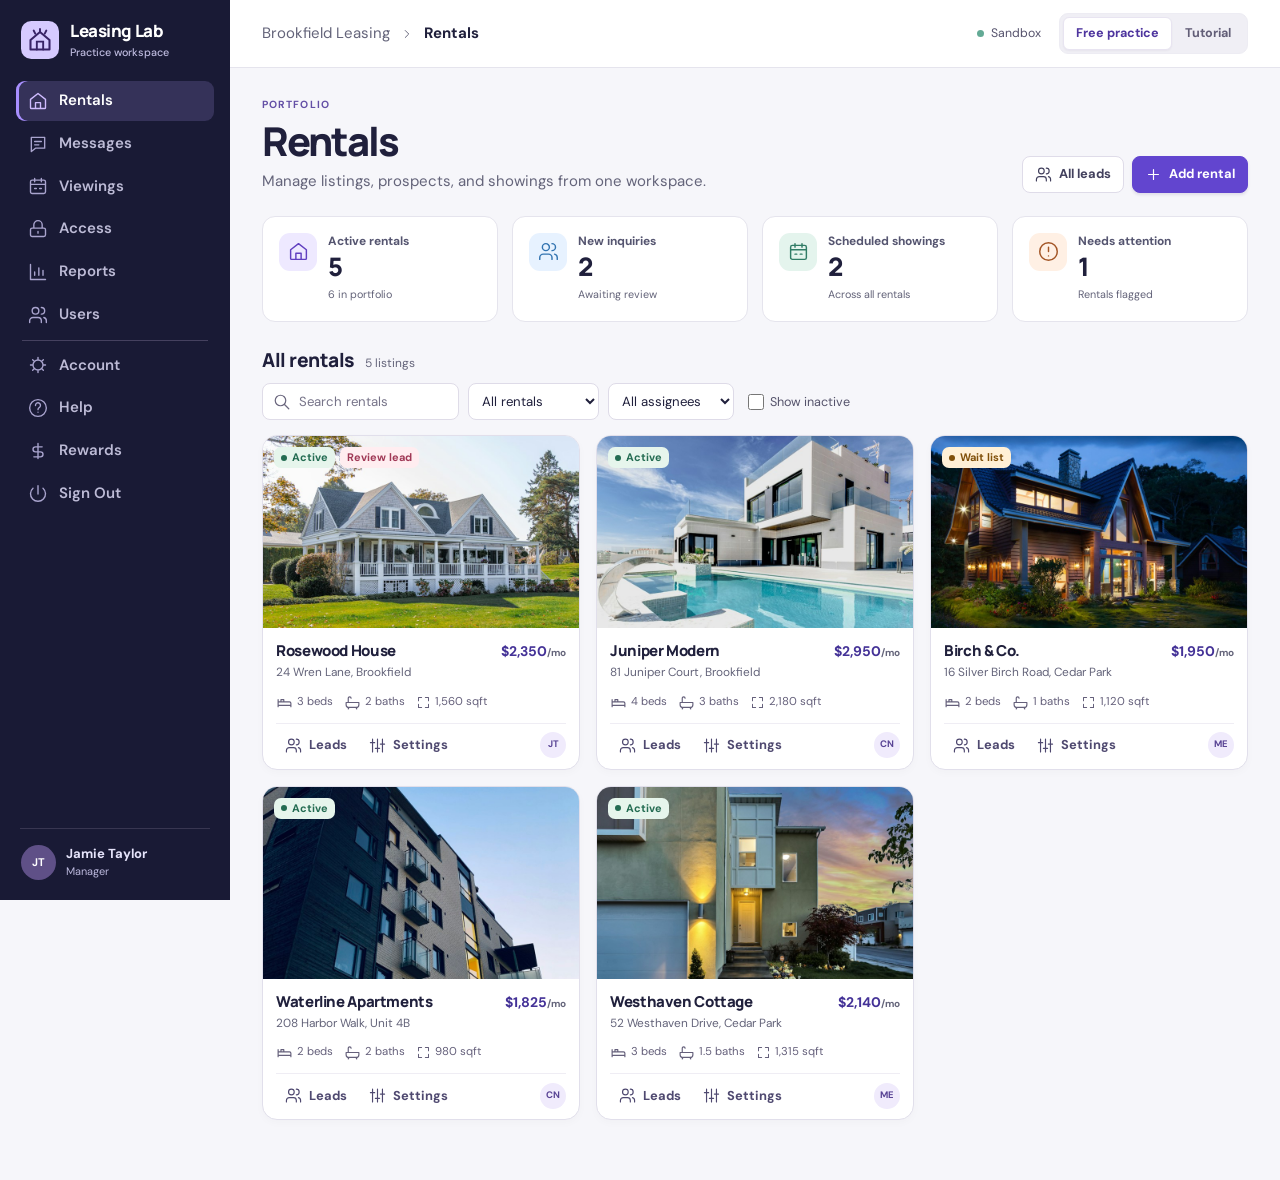
==== index.html @ ce088a73 "Publish the complete sidebar from main f4895c0" ====
<!doctype html>
<html lang="en">
<head>
  <meta charset="utf-8">
  <meta name="viewport" content="width=device-width, initial-scale=1">
  <meta name="theme-color" content="#181936">
  <meta name="description" content="Practice rental leasing workflows with fictional properties, leads, and showings.">
  <title>Leasing Lab | Practice workspace</title>
  <link rel="icon" href="assets/lab.svg" type="image/svg+xml">
  <link rel="stylesheet" href="style.css?v=sidebar-order">
  <script src="data.js?v=sidebar-order" defer></script>
  <script src="lessons.js?v=sidebar-order" defer></script>
  <script src="workspace.js?v=sidebar-order" defer></script>
  <script src="app.js?v=sidebar-order" defer></script>
</head>
<body>
  <a class="skip" href="#content">Skip to content</a>
  <div class="shell">
    <aside class="rail" aria-label="Workspace navigation">
      <a class="brand" data-nav="rentals" href="#rentals">
        <img src="assets/lab.svg" width="38" height="38" alt="">
        <span>Leasing Lab<small>Practice workspace</small></span>
      </a>
      <nav id="primary"></nav>
      <div class="rail-bottom">
        <div class="account" id="practice-user"></div>
      </div>
    </aside>
    <div class="workspace">
      <header class="topbar">
        <button type="button" class="icon-button mobile-nav" data-action="mobile-nav" aria-label="Toggle navigation">☰</button>
        <div id="breadcrumb" class="breadcrumb"></div>
        <div class="top-actions">
          <span class="sandbox-label"><i></i> Sandbox</span>
          <div class="mode-switch" aria-label="Practice mode" role="group">
            <button type="button" data-action="mode" data-value="free">Free practice</button>
            <button type="button" data-action="mode" data-value="guided">Tutorial</button>
          </div>
        </div>
      </header>
      <div class="work-area">
        <main id="content" tabindex="-1"></main>
        <aside id="coach" class="coach" aria-label="Tutorial" hidden></aside>
      </div>
    </div>
  </div>
  <dialog id="modal" aria-labelledby="modal-title"></dialog>
  <div id="notice" class="toast" role="status" aria-live="polite"></div>
</body>
</html>
---- style.css ----
@font-face { font-family: 'DM Sans'; src: url('assets/fonts/dm-sans.woff2') format('woff2'); font-weight: 400 700; font-display: swap; }
@font-face { font-family: 'Manrope'; src: url('assets/fonts/manrope.woff2') format('woff2'); font-weight: 400 800; font-display: swap; }

:root {
  color-scheme: light;
  --bg: #f6f6fa;
  --paper: #fff;
  --ink: #20203c;
  --muted: #64647a;
  --line: #e5e4ed;
  --deep: #191a35;
  --accent: #6245cf;
  --accent-dark: #5032b6;
  --accent-soft: #eee9ff;
  --radius: 15px;
  --rail-w: 230px;
  --top-h: 68px;
  --body: 'DM Sans', system-ui, sans-serif;
  --title: 'Manrope', 'DM Sans', system-ui, sans-serif;
  font: 15px/1.45 var(--body);
  color: var(--ink);
  background: var(--bg);
}
* { box-sizing: border-box; }
body { margin: 0; min-width: 320px; }
a { color: inherit; text-decoration: none; }
button, input, select, textarea { font: inherit; color: inherit; }
button { cursor: pointer; }
button:disabled { opacity: .48; cursor: not-allowed; }
button, a, input, select, textarea, summary { -webkit-tap-highlight-color: transparent; }
:focus-visible { outline: 3px solid #876bf1; outline-offset: 3px; }
[hidden] { display: none !important; }
svg { flex: none; vertical-align: middle; }
h1, h2, h3, p { margin: 0; }
h1, h2, h3 { font-family: var(--title); font-weight: 800; letter-spacing: -.025em; }
p, a, small, td, strong { overflow-wrap: anywhere; }
h1 { font-size: clamp(2rem, 4vw, 2.65rem); line-height: 1.08; letter-spacing: -.052em; }
h2 { font-size: 1.28rem; line-height: 1.25; }
h3 { font-size: 1rem; line-height: 1.35; }
small, .muted { color: var(--muted); }
code { color: #4f2bac; font-family: ui-monospace, SFMono-Regular, Consolas, monospace; }
.sr-only { position: absolute; width: 1px; height: 1px; padding: 0; overflow: hidden; clip-path: inset(50%); white-space: nowrap; }
.skip { position: fixed; z-index: 30; top: 10px; left: 10px; transform: translateY(-150%); padding: 10px 16px; background: white; border-radius: 8px; }
.skip:focus { transform: none; }
.shell { min-height: 100vh; }
.rail {
  position: fixed; z-index: 8; inset: 0 auto 0 0; display: flex; flex-direction: column;
  width: var(--rail-w); background: var(--deep); color: #e6e4fb; padding: 28px 16px 18px;
}
.brand { display: flex; align-items: center; gap: 11px; margin: 0 5px 36px; font: 800 1.13rem/1.15 var(--title); letter-spacing: -.025em; color: #fff; }
.brand small { display: block; margin-top: 5px; font: 500 .72rem/1.25 var(--body); color: #bcb9dd; letter-spacing: 0; }
.rail nav { display: grid; gap: 5px; }
.rail-link { display: flex; width: 100%; align-items: center; gap: 11px; text-align: left; border: 0; padding: 11px 12px; border-radius: 9px; background: transparent; color: #bdbbd6; font-weight: 600; white-space: nowrap; }
.rail-link.selected { background: #353259; color: #fff; box-shadow: inset 3px 0 #a88fff; }
.rail-link:hover { background: #2d2a4b; color: #fff; }
.rail-link svg { color: #a9a4ce; }
.rail-link.selected svg { color: #cfbcff; }
.rail-bottom { margin-top: auto; }
.rail-bottom .rail-link { font-size: .82rem; }
.rail-bottom .rail-link span { display: flex; align-items: center; }
.account { display: flex; gap: 10px; align-items: center; border-top: 1px solid #383651; margin: 12px 4px 0; padding: 16px 1px 2px; font-size: .87rem; }
.account small { display: block; color: #bcb9dd; font-size: .73rem; }
.avatar { display: inline-grid; flex: none; place-content: center; border-radius: 50%; width: 35px; height: 35px; background: #5f5087; color: #fff; font-weight: 800; font-size: .74rem; }
.avatar.light { background: #ece7ff; color: #5434a6; }
.workspace { margin-left: var(--rail-w); }
.topbar { position: sticky; top: 0; z-index: 7; min-height: var(--top-h); display: flex; align-items: center; justify-content: space-between; gap: 14px; padding: 0 32px; background: #fff; border-bottom: 1px solid var(--line); }
.breadcrumb, .top-actions { display: flex; align-items: center; gap: 10px; min-width: 0; }
.breadcrumb > * { white-space: nowrap; }
.breadcrumb strong { overflow: hidden; text-overflow: ellipsis; }
.breadcrumb > .workspace-name, .breadcrumb > a, .breadcrumb > svg { color: var(--muted); }
.top-actions { flex: none; gap: 18px; }
.sandbox-label { display: inline-flex; align-items: center; gap: 7px; font-size: .82rem; color: #55526c; }
.sandbox-label i { width: 7px; height: 7px; border-radius: 50%; background: #63aa95; }
.mode-switch { display: inline-flex; align-items: center; background: #f0eff5; border: 1px solid #edecf3; border-radius: 9px; padding: 3px; }
.mode-switch button { border: 1px solid transparent; background: transparent; padding: 6px 12px; border-radius: 6px; white-space: nowrap; font-size: .84rem; font-weight: 700; color: #625e77; }
.mode-switch button[aria-pressed="true"] { background: #fff; color: #4e359e; border-color: #e8e4f1; box-shadow: 0 1px 2px #20143b0c; }
.mobile-nav { display: none !important; }
.work-area { display: flex; align-items: flex-start; min-width: 0; }
main { flex: 1; min-width: 0; max-width: 1740px; padding: 30px 32px 60px; margin: 0 auto; outline: none; }
.page-heading { display: flex; align-items: flex-end; justify-content: space-between; gap: 18px; margin: 0 0 23px; }
.page-heading > div:first-child { min-width: 0; }
.page-heading p { margin-top: 8px; color: var(--muted); }
.page-heading .eyebrow { margin: 0 0 7px; color: #6450a6; font-size: .69rem; font-weight: 800; letter-spacing: .105em; }
.header-actions, .action-row, .cell-actions { display: flex; align-items: center; flex-wrap: wrap; gap: 8px; }
.btn { display: inline-flex; justify-content: center; align-items: center; gap: 7px; min-height: 37px; padding: 7px 12px; border: 1px solid transparent; border-radius: 8px; white-space: nowrap; font-size: .86rem; font-weight: 700; line-height: 1.25; background: transparent; color: var(--accent-dark); }
.btn.primary { background: var(--accent); color: #fff; border-color: var(--accent); box-shadow: 0 2px 3px #392b661e; }
.btn.primary:hover { background: var(--accent-dark); border-color: var(--accent-dark); }
.btn.outline { border-color: #dfdce9; background: #fff; color: #42405d; }
.btn.outline:hover { border-color: #bfb4e7; background: #f9f7ff; }
.btn.text:hover, .btn.subtle:hover { background: var(--accent-soft); }
.btn.subtle { min-height: 31px; padding: 5px 8px; color: #4f4970; }
.btn.small { min-height: 31px; padding: 5px 8px; font-size: .8rem; }
.icon-button { display: inline-grid; place-content: center; flex: none; width: 35px; height: 35px; border-radius: 8px; border: 1px solid var(--line); background: #fff; }
.icon-button:hover { background: var(--accent-soft); }
.stats-grid { display: grid; grid-template-columns: repeat(4,minmax(0,1fr)); gap: 14px; margin-bottom: 26px; }
.stat-card { display: flex; align-items: flex-start; gap: 11px; min-width: 0; padding: 16px; border: 1px solid var(--line); border-radius: 13px; background: #fff; }
.stat-icon { display: inline-grid; flex: none; width: 38px; height: 38px; place-content: center; border-radius: 11px; }
.stat-icon.lilac { background: #eee9ff; color: #6140c0; }
.stat-icon.sky { background: #e7f2ff; color: #3374b1; }
.stat-icon.mint { background: #e4f4ed; color: #307c66; }
.stat-icon.peach { background: #fff0e4; color: #a35525; }
.stat-card p { font-size: .8rem; font-weight: 700; color: #555570; }
.stat-card strong { display: block; font: 800 1.7rem/1.1 var(--title); margin: 3px 0 2px; letter-spacing: -.04em; }
.stat-card small { font-size: .72rem; }
.portfolio-heading { display: flex; align-items: baseline; gap: 10px; margin: 0 0 11px; }
.portfolio-heading span { font-size: .8rem; }
.toolbar { display: flex; flex-wrap: wrap; gap: 9px; align-items: center; margin-bottom: 15px; }
.toolbar .search-field { min-width: min(225px,100%); }
.search-field { display: flex; align-items: center; gap: 6px; min-height: 37px; border: 1px solid #dfdce8; border-radius: 8px; background: #fff; padding-left: 10px; color: #6c687f; }
.search-field:focus-within { outline: 2px solid #b6a5f1; outline-offset: 1px; }
.search-field input { width: 100%; min-width: 0; padding: 7px 9px 7px 2px; background: transparent; border: 0; outline: 0; color: var(--ink); }
.search-field input:focus-visible { outline: none; }
.compact-field select { min-height: 37px; }
.inline-check { display: inline-flex; align-items: center; gap: 6px; color: #55536b; font-size: .84rem; white-space: nowrap; padding: 5px; }
input[type="checkbox"] { width: 16px; height: 16px; margin: 0; accent-color: var(--accent); }
.rental-grid { display: grid; grid-template-columns: repeat(3,minmax(0,1fr)); gap: 16px; }
.rental-card { background: #fff; border-radius: var(--radius); overflow: hidden; border: 1px solid #e1dfeb; box-shadow: 0 3px 9px #1d183c06; min-width: 0; }
.rental-photo { position: relative; display: block; overflow: hidden; background: #e5e3ef; }
.rental-photo img { display: block; width: 100%; height: clamp(133px,15vw,210px); object-fit: cover; object-position: center; }
.rental-photo[data-highlight] { outline-offset: -4px; }
.photo-badges { position: absolute; left: 11px; top: 11px; display: flex; flex-wrap: wrap; gap: 5px; padding-right: 8px; }
.chip { display: inline-flex; align-items: center; gap: 5px; max-width: 100%; min-height: 21px; border-radius: 7px; padding: 3px 7px; color: #54536a; background: #efedf3; font-size: .73rem; font-weight: 800; line-height: 1.2; white-space: nowrap; }
.chip i { display: block; flex: none; width: 6px; height: 6px; background: currentColor; border-radius: 50%; }
.chip.green { background: #e6f5ec; color: #246c52; }
.chip.rose { background: #ffedf0; color: #a03956; }
.chip.amber { background: #fff0d6; color: #80500a; }
.chip.blue { background: #e8f2ff; color: #295e9f; }
.chip.purple { background: #eee8ff; color: #5d37af; }
.rental-info { padding: 13px 13px 8px; }
.rental-row { display: flex; align-items: flex-start; justify-content: space-between; gap: 7px; }
.rental-name { min-width: 0; }
.rental-name a:hover { color: var(--accent-dark); }
.rental-name p { color: var(--muted); font-size: .79rem; margin-top: 3px; }
.rent-price { flex: none; color: #443297; font-size: .93rem; font-weight: 800; text-align: right; }
.rent-price small { font-size: .67rem; font-weight: 700; }
.amenities { display: flex; flex-wrap: wrap; gap: 8px 11px; align-items: center; padding: 12px 0; color: #65607b; font-size: .76rem; }
.amenities span { display: inline-flex; gap: 4px; align-items: center; white-space: nowrap; }
.card-footer { display: flex; align-items: center; gap: 4px; border-top: 1px solid #efedf4; padding-top: 6px; }
.assignee { display: inline-grid; margin-left: auto; place-content: center; width: 26px; height: 26px; color: #594495; background: #f0ebfc; border-radius: 50%; font-size: .63rem; font-weight: 800; }
.panel { min-width: 0; border: 1px solid var(--line); border-radius: var(--radius); background: #fff; margin-bottom: 14px; }
.section-heading { display: flex; align-items: center; justify-content: space-between; gap: 10px; padding: 16px 18px 12px; }
.section-heading p, .inside-section p { color: var(--muted); margin-top: 4px; font-size: .86rem; }
.section-heading > :last-child { min-width: 0; }
.hold-in-panel { padding: 0 18px; margin-bottom: 12px; }
.table-scroll { width: 100%; overflow-x: auto; }
table { border-collapse: collapse; width: 100%; min-width: 520px; font-size: .86rem; }
th, td { padding: 10px 12px; text-align: left; vertical-align: middle; border-top: 1px solid #eeedf4; }
th:first-child, td:first-child { padding-left: 18px; }
th:last-child, td:last-child { padding-right: 18px; }
th { background: #f9f8fc; color: #66617a; font-size: .74rem; font-weight: 800; }
.person-cell { display: flex; align-items: center; gap: 8px; }
.person-cell small { display: block; font-size: .71rem; }
.text-link { color: #5339ad; font-weight: 800; }
.text-link:hover { text-decoration: underline; }
.empty { text-align: center; color: var(--muted); padding: 36px 15px; grid-column: 1/-1; }
.empty p { margin-top: 8px; }
.back-link { display: inline-flex; align-items: center; gap: 5px; font-weight: 700; font-size: .83rem; color: #5945a0; margin-bottom: 11px; }
.tabs { display: flex; gap: 15px; align-items: center; padding: 0 0 0 1px; border-bottom: 1px solid var(--line); margin: 0 0 16px; overflow-x: auto; }
.tab { padding: 9px 3px; border-bottom: 3px solid transparent; font-size: .86rem; font-weight: 700; color: #615e73; white-space: nowrap; }
.tab.active { color: #5539b7; border-color: #7356d9; }
.tab:hover { color: #5539b7; }
.settings-layout { display: grid; grid-template-columns: 142px minmax(0,1fr); gap: 16px; align-items: start; }
.local-nav { position: sticky; top: calc(var(--top-h) + 16px); display: grid; gap: 3px; }
.local-nav-link { padding: 8px 9px; border: 0; border-radius: 7px; background: transparent; text-align: left; font-size: .83rem; font-weight: 700; color: #55516b; }
.local-nav-link:hover { background: var(--accent-soft); color: #5239ad; }
.settings-section, [data-cue] { scroll-margin-top: calc(var(--top-h) + 12px); scroll-margin-bottom: 80px; }
.form-body { padding: 4px 18px 18px; }
.form-grid { display: grid; grid-template-columns: repeat(2,minmax(0,1fr)); align-items: start; gap: 13px; }
.form-grid.columns-3 { grid-template-columns: repeat(3,minmax(0,1fr)); }
.form-grid.single { grid-template-columns: minmax(0,1fr); }
.span { grid-column: 1/-1; }
.field { min-width: 0; display: grid; gap: 5px; }
.field > span, .read-field > span { color: #55526e; font-size: .79rem; font-weight: 700; }
input:not([type="checkbox"]), select, textarea { font-size: .88rem; }
.field input, select, .field textarea { width: 100%; min-width: 0; min-height: 37px; border: 1px solid #dedbe8; border-radius: 8px; background-color: #fff; padding: 7px 9px; }
.field textarea { resize: vertical; }
input::placeholder { color: #777489; }
.switch-row { display: flex; gap: 8px; align-items: center; min-height: 33px; color: #47435d; font-size: .83rem; min-width: 0; }
.switch-row span { min-width: 0; }
.switch-row small { display: block; }
.switch-row .switch { position: relative; display: inline-block; flex: 0 0 33px; width: 33px; height: 18px; border-radius: 12px; background: #aaa8bc; appearance: none; cursor: pointer; }
.switch-row .switch::before { content: ''; position: absolute; width: 12px; height: 12px; background: #fff; border-radius: 50%; top: 3px; left: 3px; transition: transform .15s; }
.switch-row .switch:checked { background: var(--accent); }
.switch-row .switch:checked::before { transform: translateX(15px); }
.switch-grid { display: grid; grid-template-columns: repeat(3,minmax(0,1fr)); gap: 5px; margin-top: 8px; }
.inside-section { padding-top: 13px; margin-top: 10px; border-top: 1px solid var(--line); }
.inside-section > .form-grid { margin-top: 8px; }
.form-body > .inside-section:first-child { padding-top: 1px; border-top: 0; margin-top: 0; }
.section-inline { display: flex; gap: 8px; justify-content: space-between; align-items: flex-start; }
.question-row { display: grid; grid-template-columns: minmax(0,2fr) minmax(0,1fr) auto; gap: 8px; align-items: end; margin-top: 10px; }
.media-preview { display: flex; align-items: center; gap: 11px; font-size: .83rem; color: var(--muted); }
.media-preview img { width: 110px; height: 68px; border-radius: 8px; object-fit: cover; }
.save-bar { display: flex; justify-content: flex-end; align-items: center; border-top: 1px solid var(--line); padding: 10px 15px; }
#settings-form > .save-bar { position: sticky; bottom: 0; z-index: 3; background: #f6f4fbf4; border: 1px solid #e2ddec; border-radius: 10px 10px 0 0; box-shadow: 0 -4px 18px #22114d0b; }
.two-col { display: grid; gap: 14px; align-items: start; }
.wide-left { grid-template-columns: minmax(0,1.6fr) minmax(250px,1fr); }
.read-field { display: grid; gap: 4px; align-content: start; font-size: .89rem; }
.read-field .chip { justify-self: start; }
.feedback { display: grid; gap: 3px; padding: 13px; margin-top: 10px; border-radius: 9px; background: #f4f1fe; }
.reason-list { margin: 6px 0 0; padding-left: 20px; font-size: .85rem; color: #665484; }
.top-gap { margin-top: 9px; }
.timeline { padding: 0 18px 14px; }
.timeline-item { border-left: 2px solid #e3d8ff; padding: 0 0 10px 10px; margin-left: 2px; font-size: .85rem; }
.timeline-item p { white-space: pre-wrap; }
.timeline-item small { font-size: .72rem; }
.report-grid, .device-grid { display: grid; grid-template-columns: repeat(3,minmax(0,1fr)); gap: 14px; }
.report-card, .device-card { display: flex; flex-direction: column; align-items: flex-start; padding: 16px; margin-bottom: 0; }
.report-card h2, .device-card h2 { margin-top: 11px; }
.report-card p, .device-card p { color: var(--muted); font-size: .85rem; margin: 5px 0 12px; }
.report-link { display: flex; flex-direction: row-reverse; align-items: center; gap: 6px; margin-top: auto; }
.device-head { display: flex; align-items: center; width: 100%; justify-content: space-between; gap: 7px; }
.device-card .action-row { margin-top: auto; }
.faq-list { padding: 0 18px 15px; }
.faq-list details { padding: 12px 0; border-top: 1px solid var(--line); }
.faq-list details summary { font-weight: 750; cursor: pointer; }
.faq-list details p { color: var(--muted); margin-top: 8px; }
.coach { flex: 0 0 330px; position: sticky; top: var(--top-h); min-width: 0; height: calc(100dvh - var(--top-h)); overflow: auto; background: #fff; border-left: 1px solid var(--line); z-index: 6; }
.coach-head { display: flex; align-items: center; gap: 8px; padding: 14px 15px; border-bottom: 1px solid var(--line); background: #faf8ff; }
.coach-head > div { flex: 1; }
.coach-head small { display: block; font-size: .71rem; }
.coach-symbol, .lesson-icon { display: inline-grid; place-content: center; flex: none; width: 35px; height: 35px; border-radius: 9px; background: #ede6ff; color: #6643c3; }
.coach-body { padding: 15px; }
.coach-body > h2 { margin: 8px 0 3px; }
.coach-body > p { color: var(--muted); font-size: .86rem; margin-bottom: 11px; }
.lesson-list { display: grid; gap: 7px; }
.lesson-card { display: flex; width: 100%; align-items: center; gap: 8px; padding: 8px; text-align: left; border: 1px solid var(--line); border-radius: 9px; background: #fff; }
.lesson-card:hover { border-color: #c4b7ec; background: #f9f6ff; }
.lesson-card > span:nth-child(2) { flex: 1; }
.lesson-card strong, .lesson-card small { display: block; }
.lesson-card strong { font-size: .82rem; }
.lesson-card small { font-size: .72rem; margin-top: 1px; }
.coach progress { appearance: none; display: block; width: 100%; border: 0; height: 6px; border-radius: 10px; background: #efeaf8; }
.coach progress::-webkit-progress-bar { background: #efeaf8; border-radius: 10px; }
.coach progress::-webkit-progress-value { background: #795bd9; border-radius: 10px; }
.step-list { display: grid; gap: 7px; margin: 12px 0; padding: 0; list-style: none; }
.step-list li { display: flex; align-items: center; gap: 8px; padding: 3px 4px; border-radius: 7px; font-size: .8rem; color: #615c75; }
.step-list li > span { flex: none; width: 22px; height: 22px; display: inline-grid; place-content: center; background: #f1eff5; border-radius: 50%; font-size: .7rem; font-weight: 800; }
.step-list li.current { background: #f2edff; color: #52369f; font-weight: 800; }
.step-list li.current > span { background: #795bd9; color: #fff; }
.step-list li.done > span { background: #e2f4eb; color: #2d765b; }
.step-instruction { border: 1px solid #e9ddff; border-radius: 10px; padding: 11px; background: #faf7ff; }
.step-instruction p { font-size: .82rem; color: #625877; margin: 5px 0 9px; }
[data-highlight] { outline: 3px solid #9465ef; outline-offset: 3px; }
.coach-dock { display: none; }
dialog { width: min(94vw,520px); max-height: 90dvh; overflow: auto; padding: 0; color: var(--ink); border: 1px solid var(--line); border-radius: 16px; box-shadow: 0 20px 80px #1e173b4d; }
dialog::backdrop { background: #18172c80; }
.dialog-head { display: flex; justify-content: space-between; align-items: flex-start; gap: 10px; padding: 16px 18px; border-bottom: 1px solid var(--line); }
.dialog-head p { color: var(--muted); font-size: .85rem; margin-top: 4px; }
.dialog-body { padding: 15px 18px; }
.dialog-footer { display: flex; justify-content: flex-end; align-items: center; gap: 8px; padding: 11px 18px; border-top: 1px solid var(--line); }
.dialog-error { background: #fff1f3; color: #9c2c4a; padding: 8px 11px; border-radius: 7px; margin: 0 18px 12px; font-size: .84rem; }
.large-code { display: inline-block; border-radius: 9px; background: var(--accent-soft); padding: 10px 13px; margin: 8px 0; font-size: 1.22rem; font-weight: 800; }
.toast { position: fixed; bottom: 18px; right: 18px; z-index: 11; display: flex; gap: 9px; align-items: center; padding: 10px 13px; border-radius: 9px; background: #22203c; color: #fff; max-width: min(90vw,450px); box-shadow: 0 8px 25px #21164440; font-size: .86rem; pointer-events: none; opacity: 0; transform: translateY(7px); transition: .18s ease; }
.toast.visible { opacity: 1; transform: none; }
.toast svg { color: #b8f0d6; }
.guided .rental-grid { grid-template-columns: repeat(2,minmax(0,1fr)); }
.guided .stats-grid { grid-template-columns: repeat(2,minmax(0,1fr)); }
.guided .two-col { grid-template-columns: 1fr; }
.guided .report-grid, .guided .device-grid { grid-template-columns: repeat(2,minmax(0,1fr)); }
@media (max-width: 1199px) {
  :root { --rail-w: 195px; }
  main { padding-inline: 23px; }
  .topbar { padding-inline: 23px; }
  .coach { position: fixed; width: min(365px,100vw); inset: var(--top-h) 0 0 auto; height: auto; box-shadow: -8px 0 32px #25204320; }
  .coach.docked { top: auto; height: auto; bottom: 12px; right: 12px; width: auto; overflow: visible; border: 1px solid #e4d9fd; border-radius: 13px; }
  .coach.docked .coach-head, .coach.docked .coach-body { display: none; }
  .coach.docked .coach-dock { display: flex; }
  .guided .rental-grid, .guided .report-grid, .guided .device-grid { grid-template-columns: repeat(3,minmax(0,1fr)); }
  .guided .stats-grid { grid-template-columns: repeat(4,minmax(0,1fr)); }
  .guided .wide-left { grid-template-columns: minmax(0,1.6fr) minmax(250px,1fr); }
}
@media (max-width: 940px) {
  :root { --rail-w: 170px; }
  main { padding-inline: 17px; }
  .topbar { padding-inline: 17px; }
  .rental-grid, .report-grid, .device-grid, .guided .rental-grid, .guided .report-grid, .guided .device-grid { grid-template-columns: repeat(2,minmax(0,1fr)); }
  .stats-grid, .guided .stats-grid { grid-template-columns: repeat(2,minmax(0,1fr)); }
  .wide-left, .guided .wide-left { grid-template-columns: 1fr; }
  .settings-layout { grid-template-columns: 1fr; }
  .local-nav { display: flex; gap: 3px; position: static; flex-wrap: wrap; }
}
@media (max-width: 685px) {
  :root { --rail-w: 0px; --top-h: 59px; }
  .rail { display: none; width: 213px; top: var(--top-h); box-shadow: 10px 0 36px #221d443d; }
  .rail.is-open { display: flex; }
  .mobile-nav { display: inline-grid !important; }
  .topbar, .top-actions { gap: 7px; }
  .topbar { padding-inline: 11px; }
  main { padding: 20px 12px 55px; }
  .breadcrumb { flex: 1; }
  .breadcrumb > .workspace-name, .breadcrumb > svg, .breadcrumb > a, .sandbox-label { display: none; }
  .breadcrumb strong { font-size: .82rem; }
  .mode-switch button { padding-inline: 8px; }
  .page-heading { align-items: flex-start; gap: 10px; }
  .page-heading p { font-size: .86rem; }
  .page-heading .eyebrow { font-size: .64rem; }
  .form-grid.columns-3 { grid-template-columns: repeat(2,minmax(0,1fr)); }
}
@media (max-width: 460px) {
  .rental-grid, .device-grid, .guided .rental-grid, .guided .device-grid { grid-template-columns: 1fr; }
  .rental-photo img { height: 170px; }
  .form-grid, .form-grid.columns-3 { grid-template-columns: 1fr; }
  .switch-grid, .question-row { grid-template-columns: 1fr; }
  .stat-card { padding: 10px; gap: 7px; }
  .stat-icon { width: 33px; height: 33px; }
  .stat-card p { font-size: .73rem; }
  .stat-card strong { font-size: 1.45rem; }
  .stat-card small { font-size: .67rem; }
  .page-heading h1 { font-size: 1.8rem; }
  .section-heading { flex-wrap: wrap; }
}
@media (prefers-reduced-motion: reduce) { *, *::before, *::after { scroll-behavior: auto !important; transition: none !important; } }

.step-reference { display: flex; align-items: center; justify-content: space-between; gap: 7px; margin-top: 9px; font-size: .8rem; }
.activity-cell small { display: block; margin-top: 2px; }
.row-actions summary { cursor: pointer; list-style: none; width: 32px; padding: 5px; border: 1px solid var(--line); border-radius: 7px; }
.row-actions summary::-webkit-details-marker { display: none; }
.row-actions[open] summary { margin-bottom: 4px; background: var(--accent-soft); }
.row-actions .btn { display: flex; justify-content: flex-start; }
.report-groups { grid-template-columns: repeat(4,minmax(0,1fr)); }
.report-list { width: 100%; list-style: none; padding: 0; margin: 7px 0 0; }
.report-list li { padding: 8px 0 0; border-top: 1px solid var(--line); }
.report-list .report-link { display: flex; flex-direction: row-reverse; justify-content: space-between; font-size: .85rem; }
.report-list p { margin: 4px 0 10px; }
@media (max-width: 1199px) { .report-groups, .guided .report-groups { grid-template-columns: repeat(2,minmax(0,1fr)); } }
@media (max-width: 460px) { .report-groups, .guided .report-groups { grid-template-columns: 1fr; } }

/* Keep the entire workspace navigation reachable on short screens. */
.rail { overflow-y: auto; padding-top: 21px; }
.rail nav, .rail-bottom, .brand { flex-shrink: 0; }
.rail .brand { margin-bottom: 22px; }
.rail nav { gap: 3px; }
.rail nav .rail-link { padding-block: 9px; }
.rail-link[data-nav="account"] { margin-top: 8px; }
.rail-link[data-nav="users"] { position: relative; }
.rail-link[data-nav="users"]::after { position: absolute; content: ''; bottom: -6px; left: 6px; right: 6px; border-top: 1px solid #45415f; }
.breadcrumb > .workspace-name { overflow: hidden; text-overflow: ellipsis; min-width: 0; }
.breadcrumb strong { flex-shrink: 0; max-width: min(32vw, 300px); }
.message-switch, .message-list, .conversation, .reply-form { padding-inline: 18px; }
.message-switch { display: flex; gap: 7px; padding-bottom: 10px; }
.message-row { display: grid; grid-template-columns: minmax(0,1fr) auto; gap: 12px; padding: 12px 0; border-top: 1px solid var(--line); }
.message-row small, .message-entry small { display: block; color: var(--muted); margin-top: 3px; }
.message-row p { margin-top: 4px; }
.conversation { display: grid; gap: 9px; padding-bottom: 14px; }
.message-entry { max-width: min(86%,600px); justify-self: start; background: #f1f0f6; border-radius: 10px; padding: 9px 12px; }
.message-entry.sent { justify-self: end; background: var(--accent-soft); }
.message-entry p { white-space: pre-wrap; }
.reply-form { padding-bottom: 16px; }
.session-panel { max-width: 510px; margin: 14vh auto 0; padding: 26px; }
.session-panel .page-heading { margin-top: 12px; }
.signed-out .rail, .signed-out .topbar { display: none; }
.signed-out .workspace { margin-left: 0; }
@media (max-height: 650px) {
  .rail { padding-top: 10px; padding-bottom: 8px; }
  .rail .brand { margin-bottom: 9px; }
  .rail nav .rail-link { padding-block: 6px; }
}
@media (max-width: 685px) { .breadcrumb strong { flex-shrink: 1; } }
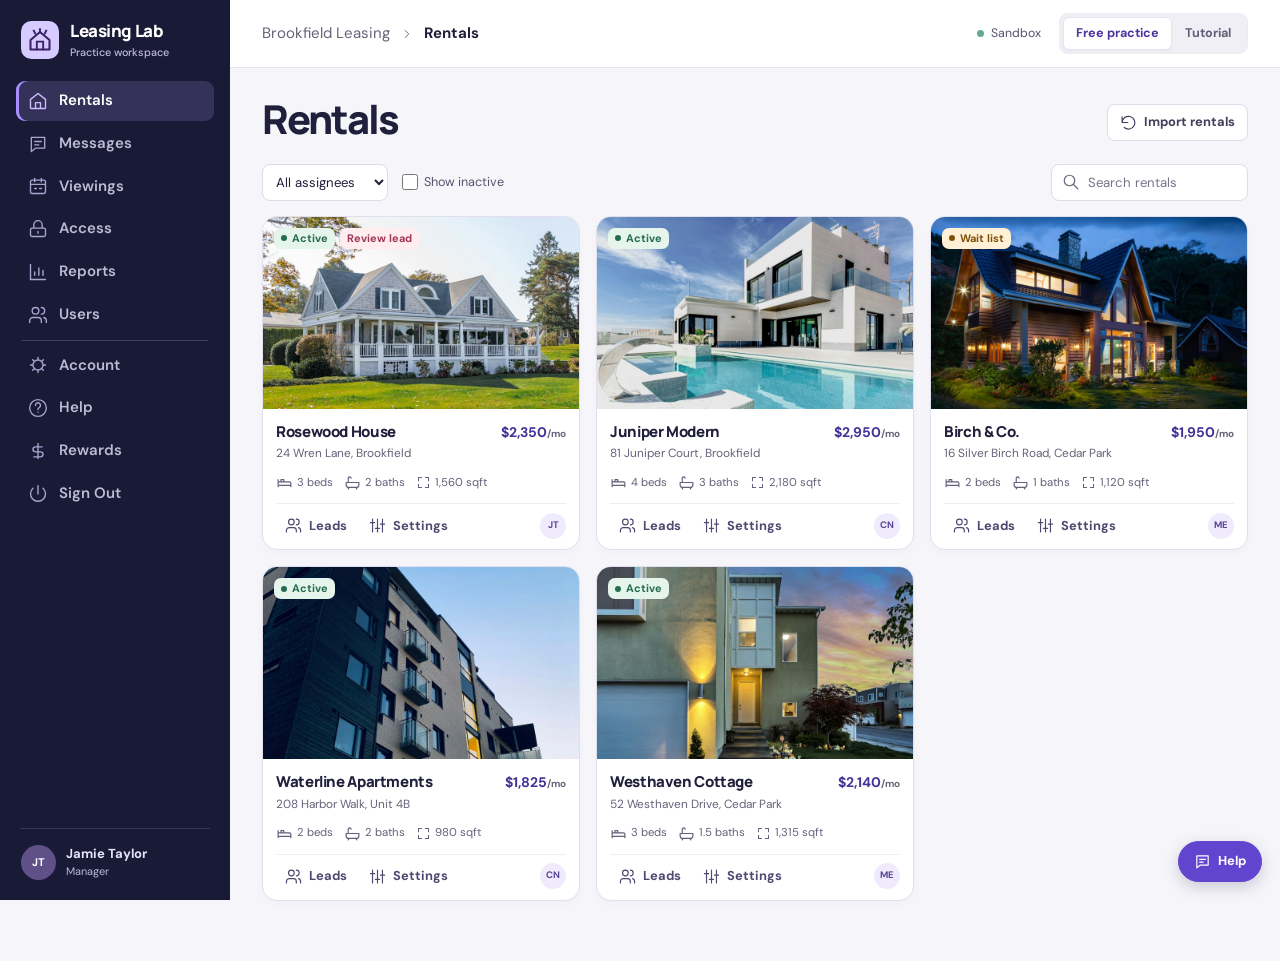
==== commit 99fb113f: "Publish leasing workflow updates from main b2d03bb" ====
--- a/index.html
+++ b/index.html
@@ -7,11 +7,13 @@
   <meta name="description" content="Practice rental leasing workflows with fictional properties, leads, and showings.">
   <title>Leasing Lab | Practice workspace</title>
   <link rel="icon" href="assets/lab.svg" type="image/svg+xml">
-  <link rel="stylesheet" href="style.css?v=sidebar-order">
-  <script src="data.js?v=sidebar-order" defer></script>
-  <script src="lessons.js?v=sidebar-order" defer></script>
-  <script src="workspace.js?v=sidebar-order" defer></script>
-  <script src="app.js?v=sidebar-order" defer></script>
+  <link rel="stylesheet" href="style.css?v=workflow-update">
+  <script src="data.js?v=workflow-update" defer></script>
+  <script src="scheduling.js?v=workflow-update" defer></script>
+  <script src="exports.js?v=workflow-update" defer></script>
+  <script src="lessons.js?v=workflow-update" defer></script>
+  <script src="workspace.js?v=workflow-update" defer></script>
+  <script src="app.js?v=workflow-update" defer></script>
 </head>
 <body>
   <a class="skip" href="#content">Skip to content</a>
@@ -44,6 +46,9 @@
       </div>
     </div>
   </div>
+  <form id="availability-controls" hidden></form>
+  <div id="support-launcher"></div>
+  <aside id="support-panel" class="support-panel" aria-labelledby="support-title" hidden></aside>
   <dialog id="modal" aria-labelledby="modal-title"></dialog>
   <div id="notice" class="toast" role="status" aria-live="polite"></div>
 </body>
--- a/style.css
+++ b/style.css
@@ -22,7 +22,7 @@
   background: var(--bg);
 }
 * { box-sizing: border-box; }
-body { margin: 0; min-width: 320px; }
+body { --support-bottom: 18px; margin: 0; min-width: 320px; }
 a { color: inherit; text-decoration: none; }
 button, input, select, textarea { font: inherit; color: inherit; }
 button { cursor: pointer; }
@@ -92,19 +92,10 @@
 .btn.small { min-height: 31px; padding: 5px 8px; font-size: .8rem; }
 .icon-button { display: inline-grid; place-content: center; flex: none; width: 35px; height: 35px; border-radius: 8px; border: 1px solid var(--line); background: #fff; }
 .icon-button:hover { background: var(--accent-soft); }
-.stats-grid { display: grid; grid-template-columns: repeat(4,minmax(0,1fr)); gap: 14px; margin-bottom: 26px; }
-.stat-card { display: flex; align-items: flex-start; gap: 11px; min-width: 0; padding: 16px; border: 1px solid var(--line); border-radius: 13px; background: #fff; }
 .stat-icon { display: inline-grid; flex: none; width: 38px; height: 38px; place-content: center; border-radius: 11px; }
 .stat-icon.lilac { background: #eee9ff; color: #6140c0; }
-.stat-icon.sky { background: #e7f2ff; color: #3374b1; }
-.stat-icon.mint { background: #e4f4ed; color: #307c66; }
-.stat-icon.peach { background: #fff0e4; color: #a35525; }
-.stat-card p { font-size: .8rem; font-weight: 700; color: #555570; }
-.stat-card strong { display: block; font: 800 1.7rem/1.1 var(--title); margin: 3px 0 2px; letter-spacing: -.04em; }
-.stat-card small { font-size: .72rem; }
-.portfolio-heading { display: flex; align-items: baseline; gap: 10px; margin: 0 0 11px; }
-.portfolio-heading span { font-size: .8rem; }
 .toolbar { display: flex; flex-wrap: wrap; gap: 9px; align-items: center; margin-bottom: 15px; }
+.rental-search-control { margin-left: auto; }
 .toolbar .search-field { min-width: min(225px,100%); }
 .search-field { display: flex; align-items: center; gap: 6px; min-height: 37px; border: 1px solid #dfdce8; border-radius: 8px; background: #fff; padding-left: 10px; color: #6c687f; }
 .search-field:focus-within { outline: 2px solid #b6a5f1; outline-offset: 1px; }
@@ -188,8 +179,21 @@
 .form-body > .inside-section:first-child { padding-top: 1px; border-top: 0; margin-top: 0; }
 .section-inline { display: flex; gap: 8px; justify-content: space-between; align-items: flex-start; }
 .question-row { display: grid; grid-template-columns: minmax(0,2fr) minmax(0,1fr) auto; gap: 8px; align-items: end; margin-top: 10px; }
-.media-preview { display: flex; align-items: center; gap: 11px; font-size: .83rem; color: var(--muted); }
-.media-preview img { width: 110px; height: 68px; border-radius: 8px; object-fit: cover; }
+.imported-fields, .slot-editor { min-width: 0; margin: 0; padding: 13px; border: 1px solid var(--line); border-radius: 10px; }
+.imported-fields { background: #f5f4f8; }
+.imported-fields legend, .slot-editor legend { padding: 0 5px; color: #514a69; font-size: .84rem; font-weight: 750; }
+.imported-fields .field :disabled { background: #ecebf1; color: #59556e; cursor: default; }
+.gallery-preview { width: min(100%,560px); margin: 8px 0; }
+.gallery-preview img { display: block; width: 100%; height: auto; border-radius: 11px; }
+.gallery-preview figcaption { display: flex; flex-wrap: wrap; justify-content: space-between; gap: 6px; align-items: center; margin-top: 6px; color: var(--muted); font-size: .84rem; }
+.gallery-thumbnails, .gallery-tools { display: flex; flex-wrap: wrap; gap: 8px; }
+.gallery-tools { align-items: end; margin-top: 12px; }
+.gallery-thumb { display: block; padding: 2px; border: 1px solid var(--line); border-radius: 8px; background: #fff; }
+.gallery-thumb[aria-pressed="true"] { border-color: var(--accent); box-shadow: 0 0 0 1px var(--accent); }
+.gallery-thumb img { display: block; border-radius: 5px; }
+.availability-blocks { display: grid; gap: 10px; margin-top: 7px; }
+.slot-editor .action-row { margin-top: 10px; }
+.slot-error { margin-top: 7px; color: #a22c4e; font-size: .84rem; }
 .save-bar { display: flex; justify-content: flex-end; align-items: center; border-top: 1px solid var(--line); padding: 10px 15px; }
 #settings-form > .save-bar { position: sticky; bottom: 0; z-index: 3; background: #f6f4fbf4; border: 1px solid #e2ddec; border-radius: 10px 10px 0 0; box-shadow: 0 -4px 18px #22114d0b; }
 .two-col { display: grid; gap: 14px; align-items: start; }
@@ -210,7 +214,7 @@
 .report-link { display: flex; flex-direction: row-reverse; align-items: center; gap: 6px; margin-top: auto; }
 .device-head { display: flex; align-items: center; width: 100%; justify-content: space-between; gap: 7px; }
 .device-card .action-row { margin-top: auto; }
-.faq-list { padding: 0 18px 15px; }
+.faq-list { padding: 0 0 12px; }
 .faq-list details { padding: 12px 0; border-top: 1px solid var(--line); }
 .faq-list details summary { font-weight: 750; cursor: pointer; }
 .faq-list details p { color: var(--muted); margin-top: 8px; }
@@ -250,11 +254,10 @@
 .dialog-footer { display: flex; justify-content: flex-end; align-items: center; gap: 8px; padding: 11px 18px; border-top: 1px solid var(--line); }
 .dialog-error { background: #fff1f3; color: #9c2c4a; padding: 8px 11px; border-radius: 7px; margin: 0 18px 12px; font-size: .84rem; }
 .large-code { display: inline-block; border-radius: 9px; background: var(--accent-soft); padding: 10px 13px; margin: 8px 0; font-size: 1.22rem; font-weight: 800; }
-.toast { position: fixed; bottom: 18px; right: 18px; z-index: 11; display: flex; gap: 9px; align-items: center; padding: 10px 13px; border-radius: 9px; background: #22203c; color: #fff; max-width: min(90vw,450px); box-shadow: 0 8px 25px #21164440; font-size: .86rem; pointer-events: none; opacity: 0; transform: translateY(7px); transition: .18s ease; }
+.toast { position: fixed; bottom: calc(var(--support-bottom) + 50px); right: 18px; z-index: 12; display: flex; gap: 9px; align-items: center; padding: 10px 13px; border-radius: 9px; background: #22203c; color: #fff; max-width: min(90vw,450px); box-shadow: 0 8px 25px #21164440; font-size: .86rem; pointer-events: none; opacity: 0; transform: translateY(7px); transition: .18s ease; }
 .toast.visible { opacity: 1; transform: none; }
 .toast svg { color: #b8f0d6; }
 .guided .rental-grid { grid-template-columns: repeat(2,minmax(0,1fr)); }
-.guided .stats-grid { grid-template-columns: repeat(2,minmax(0,1fr)); }
 .guided .two-col { grid-template-columns: 1fr; }
 .guided .report-grid, .guided .device-grid { grid-template-columns: repeat(2,minmax(0,1fr)); }
 @media (max-width: 1199px) {
@@ -266,7 +269,6 @@
   .coach.docked .coach-head, .coach.docked .coach-body { display: none; }
   .coach.docked .coach-dock { display: flex; }
   .guided .rental-grid, .guided .report-grid, .guided .device-grid { grid-template-columns: repeat(3,minmax(0,1fr)); }
-  .guided .stats-grid { grid-template-columns: repeat(4,minmax(0,1fr)); }
   .guided .wide-left { grid-template-columns: minmax(0,1.6fr) minmax(250px,1fr); }
 }
 @media (max-width: 940px) {
@@ -274,7 +276,6 @@
   main { padding-inline: 17px; }
   .topbar { padding-inline: 17px; }
   .rental-grid, .report-grid, .device-grid, .guided .rental-grid, .guided .report-grid, .guided .device-grid { grid-template-columns: repeat(2,minmax(0,1fr)); }
-  .stats-grid, .guided .stats-grid { grid-template-columns: repeat(2,minmax(0,1fr)); }
   .wide-left, .guided .wide-left { grid-template-columns: 1fr; }
   .settings-layout { grid-template-columns: 1fr; }
   .local-nav { display: flex; gap: 3px; position: static; flex-wrap: wrap; }
@@ -301,11 +302,8 @@
   .rental-photo img { height: 170px; }
   .form-grid, .form-grid.columns-3 { grid-template-columns: 1fr; }
   .switch-grid, .question-row { grid-template-columns: 1fr; }
-  .stat-card { padding: 10px; gap: 7px; }
   .stat-icon { width: 33px; height: 33px; }
-  .stat-card p { font-size: .73rem; }
-  .stat-card strong { font-size: 1.45rem; }
-  .stat-card small { font-size: .67rem; }
+  .rental-search-control { width: 100%; margin-left: 0; }
   .page-heading h1 { font-size: 1.8rem; }
   .section-heading { flex-wrap: wrap; }
 }
@@ -344,15 +342,49 @@
 .conversation { display: grid; gap: 9px; padding-bottom: 14px; }
 .message-entry { max-width: min(86%,600px); justify-self: start; background: #f1f0f6; border-radius: 10px; padding: 9px 12px; }
 .message-entry.sent { justify-self: end; background: var(--accent-soft); }
+.message-entry.automated { border: 1px solid #ddd2f4; }
+.message-entry .text-link { display: inline-block; margin-top: 4px; }
 .message-entry p { white-space: pre-wrap; }
 .reply-form { padding-bottom: 16px; }
 .session-panel { max-width: 510px; margin: 14vh auto 0; padding: 26px; }
 .session-panel .page-heading { margin-top: 12px; }
 .signed-out .rail, .signed-out .topbar { display: none; }
 .signed-out .workspace { margin-left: 0; }
+.signed-out #support-launcher { display: none; }
+body:has(#settings-form) { --support-bottom: 68px; }
+#support-launcher, .support-panel { position: fixed; right: 18px; z-index: 10; }
+#support-launcher { bottom: var(--support-bottom); }
+.support-toggle { min-height: 41px; border-radius: 999px; padding-inline: 15px; box-shadow: 0 5px 16px #30245538 !important; }
+.support-panel { bottom: calc(var(--support-bottom) + 50px); display: flex; flex-direction: column; width: min(365px,calc(100vw - 36px)); max-height: min(625px,calc(100dvh - var(--support-bottom) - 110px)); background: #fff; border: 1px solid var(--line); border-radius: 16px; overflow: hidden; box-shadow: 0 12px 45px #241a4733; }
+.support-heading { flex: none; display: flex; gap: 14px; justify-content: space-between; align-items: center; padding: 14px 16px; background: var(--deep); color: #fff; }
+.support-heading p { margin-top: 2px; color: #e0dbf7; font-size: .82rem; }
+.support-heading .icon-button { background: #383653; border-color: #565274; }
+.support-body { overflow: auto; padding: 15px 16px; }
+.support-form { border-top: 1px solid var(--line); padding-top: 10px; }
+.support-messages { margin-top: 8px; color: var(--muted); font-size: .86rem; }
+.support-messages ul { margin: 4px 0 0; padding-left: 18px; overflow-wrap: anywhere; }
+@media (min-width: 1200px) {
+  .guided #support-launcher, .guided .support-panel { right: 348px; }
+}
+@media (max-width: 1199px) {
+  .guided { --support-bottom: 64px; }
+  .guided:has(#settings-form) { --support-bottom: 112px; }
+  .guided:has(#settings-form) .coach.docked { bottom: 65px; }
+}
 @media (max-height: 650px) {
   .rail { padding-top: 10px; padding-bottom: 8px; }
   .rail .brand { margin-bottom: 9px; }
   .rail nav .rail-link { padding-block: 6px; }
 }
 @media (max-width: 685px) { .breadcrumb strong { flex-shrink: 1; } }
+@media print {
+  @page { size: landscape; margin: 12mm; }
+  body:has(.report-results) { background: #fff; }
+  body:has(.report-results) :is(.rail,.topbar,#coach,#support-launcher,.support-panel,.toast,.back-link,[data-form="report-filters"],.export-actions) { display: none !important; }
+  body:has(.report-results) .workspace { margin-left: 0; }
+  body:has(.report-results) main { padding: 0; max-width: none; }
+  .report-results { border: 0; box-shadow: none; }
+  .report-results .table-scroll { overflow: visible; }
+  .report-results table { min-width: 0; }
+  .report-results tr { break-inside: avoid; }
+}
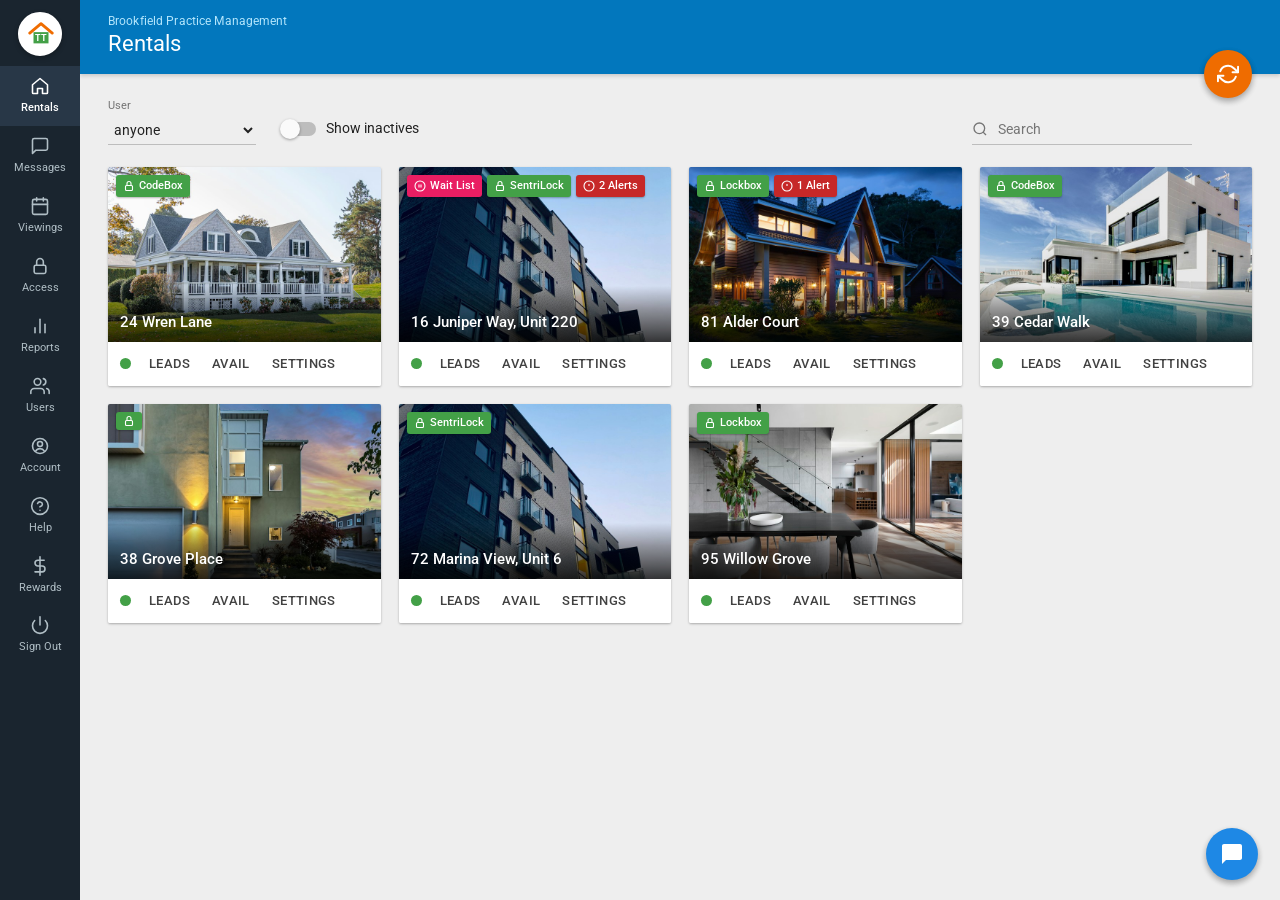
==== commit b0eff6fa: "Publish the supplied-HTML practice build from main 476902d" ====
--- a/index.html
+++ b/index.html
@@ -1,55 +1,79 @@
-<!doctype html>
+<!DOCTYPE html>
 <html lang="en">
 <head>
-  <meta charset="utf-8">
-  <meta name="viewport" content="width=device-width, initial-scale=1">
-  <meta name="theme-color" content="#181936">
-  <meta name="description" content="Practice rental leasing workflows with fictional properties, leads, and showings.">
-  <title>Leasing Lab | Practice workspace</title>
-  <link rel="icon" href="assets/lab.svg" type="image/svg+xml">
-  <link rel="stylesheet" href="style.css?v=workflow-update">
-  <script src="data.js?v=workflow-update" defer></script>
-  <script src="scheduling.js?v=workflow-update" defer></script>
-  <script src="exports.js?v=workflow-update" defer></script>
-  <script src="lessons.js?v=workflow-update" defer></script>
-  <script src="workspace.js?v=workflow-update" defer></script>
-  <script src="app.js?v=workflow-update" defer></script>
+  <meta charset="UTF-8" />
+  <meta name="viewport" content="width=device-width, initial-scale=1.0" />
+  <title>Leasing Lab — Tenant Turner practice workspace</title>
+  <meta name="robots" content="noindex, nofollow" />
+  <link rel="stylesheet" href="replica.css?v=practice-workflow" />
 </head>
 <body>
-  <a class="skip" href="#content">Skip to content</a>
-  <div class="shell">
-    <aside class="rail" aria-label="Workspace navigation">
-      <a class="brand" data-nav="rentals" href="#rentals">
-        <img src="assets/lab.svg" width="38" height="38" alt="">
-        <span>Leasing Lab<small>Practice workspace</small></span>
-      </a>
-      <nav id="primary"></nav>
-      <div class="rail-bottom">
-        <div class="account" id="practice-user"></div>
+  <div class="app-shell">
+    <div id="sidebarBackdrop" class="sidebar-backdrop"></div>
+
+    <!-- Fixed Dark Navy Sidebar (#1A252F) -->
+    <aside id="sidebar" class="sidebar" aria-label="Tenant Turner Navigation">
+      <div class="tt-logo-wrap">
+        <button id="logoHomeBtn" class="tt-logo" type="button" title="Tenant Turner — Rentals">
+          <svg width="30" height="30" viewBox="0 0 32 32" fill="none">
+            <path d="M4 15L16 5L28 15" stroke="#EF6C00" stroke-width="3" stroke-linecap="round" stroke-linejoin="round"/>
+            <path d="M8 14V26H24V14" fill="#43A047"/>
+            <text x="16" y="23.5" text-anchor="middle" fill="#FFFFFF" font-family="Roboto, sans-serif" font-weight="700" font-size="10">TT</text>
+          </svg>
+        </button>
       </div>
+      <nav id="navStack" class="nav-stack"></nav>
     </aside>
-    <div class="workspace">
-      <header class="topbar">
-        <button type="button" class="icon-button mobile-nav" data-action="mobile-nav" aria-label="Toggle navigation">☰</button>
-        <div id="breadcrumb" class="breadcrumb"></div>
-        <div class="top-actions">
-          <span class="sandbox-label"><i></i> Sandbox</span>
-          <div class="mode-switch" aria-label="Practice mode" role="group">
-            <button type="button" data-action="mode" data-value="free">Free practice</button>
-            <button type="button" data-action="mode" data-value="guided">Tutorial</button>
-          </div>
-        </div>
-      </header>
-      <div class="work-area">
-        <main id="content" tabindex="-1"></main>
-        <aside id="coach" class="coach" aria-label="Tutorial" hidden></aside>
-      </div>
+
+    <!-- Main Workspace -->
+    <div class="main-col">
+      <header id="topHeader" class="top-header"></header>
+      <aside id="practice-guide" class="practice-guide" aria-label="Practice tutorial" hidden></aside>
+      <main id="canvas" class="canvas"></main>
     </div>
   </div>
-  <form id="availability-controls" hidden></form>
-  <div id="support-launcher"></div>
-  <aside id="support-panel" class="support-panel" aria-labelledby="support-title" hidden></aside>
-  <dialog id="modal" aria-labelledby="modal-title"></dialog>
-  <div id="notice" class="toast" role="status" aria-live="polite"></div>
+
+  <!-- Bottom-Right Intercom-Style Chat Widget -->
+  <button id="chatFab" class="chat-fab" type="button" aria-label="Practice helper chat">
+    <svg width="24" height="24" viewBox="0 0 24 24" fill="currentColor">
+      <path d="M20 2H4c-1.1 0-2 .9-2 2v18l4-4h14c1.1 0 2-.9 2-2V4c0-1.1-.9-2-2-2z"/>
+    </svg>
+  </button>
+
+  <div id="chatPopover" class="chat-popover" role="dialog" aria-label="Practice Support">
+    <div class="chat-pop-head">
+      <span>Leasing Lab Practice</span>
+      <button id="closeChatBtn" type="button" style="border:0;background:transparent;color:#fff;font-size:18px;cursor:pointer;">×</button>
+    </div>
+    <div class="chat-pop-body">
+      <div>Practice the recorded leasing workflow with fictional records.</div>
+      <div id="practice-support-thread" class="practice-support-thread" aria-live="polite"></div>
+      <form id="practice-support"><label class="mat-field"><span class="mat-label">Practice support message</span><input id="practice-support-message" class="mat-input" required></label><button class="btn-blue" type="submit">Send practice message</button></form>
+      <button id="practiceGuideBtn" class="btn-blue" type="button">Tutorial</button>
+      <button id="resetDataBtn" class="btn-blue" type="button">Reset Practice Data</button>
+    </div>
+  </div>
+
+
+  <!-- Reusable Modal for Device Codes / Add Device / Schedule Showing -->
+  <div id="ttModal" class="modal-backdrop" role="dialog" aria-modal="true" aria-hidden="true">
+    <div class="modal-box">
+      <div class="modal-head">
+        <span id="ttModalTitle">Details</span>
+        <button id="ttModalClose" type="button" style="border:0;background:transparent;color:#fff;font-size:20px;cursor:pointer;">×</button>
+      </div>
+      <div id="ttModalBody" class="modal-body"></div>
+      <div id="ttModalFoot" class="modal-foot"></div>
+    </div>
+  </div>
+
+  <div id="toast" class="toast" role="status" aria-live="polite"></div>
+
+  <script src="data.js?v=practice-workflow"></script>
+  <script src="scheduling.js?v=practice-workflow"></script>
+  <script src="exports.js?v=practice-workflow"></script>
+  <script src="replica-booking.js?v=practice-workflow"></script>
+  <script src="replica-workflows.js?v=practice-workflow"></script>
+  <script src="replica.js?v=practice-workflow"></script>
 </body>
 </html>
--- a/replica.css
+++ b/replica.css
@@ -0,0 +1,1776 @@
+@font-face { font-family:Roboto; src:url('assets/fonts/roboto.woff2') format('woff2'); font-display:swap; font-weight:400 700; }
+:root {
+      --sidebar-bg: #1A252F;
+      --sidebar-active: #283747;
+      --sidebar-hover: #22303D;
+      --sidebar-w: 80px;
+      --blue: #0277BD;
+      --blue-accent: #1E88E5;
+      --blue-light: #B3E5FC;
+      --canvas: #EEEEEE;
+      --paper: #FFFFFF;
+      --ink: #212121;
+      --muted: #616161;
+      --subtle: #757575;
+      --line: #E0E0E0;
+      --imported-bg: #F5F5F5;
+      --orange: #EF6C00;
+      --orange-dark: #E65100;
+      --green: #43A047;
+      --help-green: #66BB6A;
+      --waitlist: #E91E63;
+      --alert-red: #C62828;
+      --shadow-1: 0 1px 3px rgba(0,0,0,0.12), 0 1px 2px rgba(0,0,0,0.18);
+      --shadow-2: 0 3px 6px rgba(0,0,0,0.16), 0 3px 6px rgba(0,0,0,0.20);
+    }
+
+    * { box-sizing: border-box; }
+
+    html, body {
+      margin: 0;
+      padding: 0;
+      background: var(--canvas);
+      color: var(--ink);
+      font: 14px/1.45 "Roboto", -apple-system, BlinkMacSystemFont, sans-serif;
+      min-height: 100vh;
+    }
+
+    button, input, select, textarea {
+      font: inherit;
+      color: inherit;
+    }
+
+    .app-shell {
+      display: flex;
+      min-height: 100vh;
+      width: 100%;
+    }
+
+    /* Fixed Narrow Left Sidebar (#1A252F) */
+    .sidebar {
+      width: var(--sidebar-w);
+      flex: 0 0 var(--sidebar-w);
+      background: var(--sidebar-bg);
+      color: #CFD8DC;
+      display: flex;
+      flex-direction: column;
+      align-items: center;
+      position: fixed;
+      top: 0;
+      left: 0;
+      bottom: 0;
+      z-index: 50;
+      overflow-y: auto;
+      padding-bottom: 12px;
+      transition: transform 0.2s ease;
+    }
+
+    .tt-logo-wrap {
+      padding: 12px 0 10px;
+      display: flex;
+      justify-content: center;
+      width: 100%;
+    }
+
+    .tt-logo {
+      width: 44px;
+      height: 44px;
+      border-radius: 50%;
+      background: #FFFFFF;
+      border: 2px solid #FFFFFF;
+      display: grid;
+      place-items: center;
+      box-shadow: 0 2px 5px rgba(0,0,0,0.28);
+      cursor: pointer;
+    }
+
+    .nav-stack {
+      width: 100%;
+      display: flex;
+      flex-direction: column;
+    }
+
+    .nav-item {
+      width: 100%;
+      border: 0;
+      background: transparent;
+      color: #B0BEC5;
+      padding: 10px 4px;
+      display: flex;
+      flex-direction: column;
+      align-items: center;
+      justify-content: center;
+      gap: 4px;
+      cursor: pointer;
+      font-size: 11px;
+      font-weight: 400;
+      transition: background 0.15s ease, color 0.15s ease;
+    }
+
+    .nav-item:hover {
+      background: var(--sidebar-hover);
+      color: #FFFFFF;
+    }
+
+    .nav-item.active {
+      background: var(--sidebar-active);
+      color: #FFFFFF;
+      font-weight: 500;
+    }
+
+    .nav-item svg {
+      width: 20px;
+      height: 20px;
+      stroke: currentColor;
+      fill: none;
+      stroke-width: 1.9;
+    }
+
+    /* Main Column right of sidebar */
+    .main-col {
+      flex: 1;
+      margin-left: var(--sidebar-w);
+      min-width: 0;
+      display: flex;
+      flex-direction: column;
+      min-height: 100vh;
+    }
+
+    /* Bright Blue Top Header Bar */
+    .top-header {
+      background: var(--blue);
+      color: #FFFFFF;
+      position: relative;
+      box-shadow: 0 2px 4px rgba(0,0,0,0.16);
+      z-index: 30;
+    }
+
+    .top-header-inner {
+      padding: 14px 28px 16px;
+      display: flex;
+      align-items: center;
+      gap: 14px;
+    }
+
+    .mobile-menu-btn {
+      display: none;
+      border: 0;
+      background: rgba(255,255,255,0.14);
+      color: #fff;
+      width: 36px;
+      height: 36px;
+      border-radius: 4px;
+      align-items: center;
+      justify-content: center;
+      cursor: pointer;
+    }
+
+    .back-arrow-btn {
+      border: 0;
+      background: transparent;
+      color: #FFFFFF;
+      width: 36px;
+      height: 36px;
+      border-radius: 50%;
+      display: grid;
+      place-items: center;
+      cursor: pointer;
+      margin-left: -8px;
+      transition: background 0.15s ease;
+    }
+
+    .back-arrow-btn:hover {
+      background: rgba(255,255,255,0.16);
+    }
+
+    .company-name {
+      font-size: 12px;
+      color: var(--blue-light);
+      letter-spacing: 0.01em;
+      line-height: 1.2;
+    }
+
+    .page-title {
+      font-size: 22px;
+      font-weight: 400;
+      color: #FFFFFF;
+      margin: 2px 0 0;
+      line-height: 1.25;
+    }
+
+    /* Orange Floating Sync Button overlapping bottom-right of blue header */
+    .sync-fab {
+      position: absolute;
+      right: 28px;
+      bottom: -24px;
+      width: 48px;
+      height: 48px;
+      border-radius: 50%;
+      border: 0;
+      background: var(--orange);
+      color: #FFFFFF;
+      display: grid;
+      place-items: center;
+      cursor: pointer;
+      box-shadow: var(--shadow-2);
+      z-index: 35;
+      transition: background 0.15s ease, transform 0.15s ease;
+    }
+
+    .sync-fab:hover {
+      background: var(--orange-dark);
+      transform: scale(1.05);
+    }
+
+    .sync-fab.spinning svg {
+      animation: spin 0.7s linear infinite;
+    }
+
+    @keyframes spin {
+      from { transform: rotate(0deg); }
+      to { transform: rotate(360deg); }
+    }
+
+    /* Horizontal Uppercase Tabs inside bottom of blue header (Settings view) */
+    .header-tabs {
+      display: flex;
+      padding: 0 28px;
+      gap: 4px;
+      overflow-x: auto;
+    }
+
+    .header-tab {
+      border: 0;
+      background: transparent;
+      color: rgba(255,255,255,0.72);
+      text-transform: uppercase;
+      font-size: 13px;
+      font-weight: 500;
+      letter-spacing: 0.04em;
+      padding: 12px 20px 10px;
+      border-bottom: 3px solid transparent;
+      cursor: pointer;
+      white-space: nowrap;
+      transition: color 0.15s ease, border-color 0.15s ease;
+    }
+
+    .header-tab:hover {
+      color: #FFFFFF;
+    }
+
+    .header-tab.active {
+      color: #FFFFFF;
+      border-bottom-color: #FFFFFF;
+    }
+
+    /* Content Canvas */
+    .canvas {
+      flex: 1;
+      padding: 24px 28px 80px;
+    }
+
+    /* Rentals Filter Bar (Material underlined inputs on #EEEEEE canvas) */
+    .filter-bar {
+      display: flex;
+      flex-wrap: wrap;
+      align-items: flex-end;
+      justify-content: space-between;
+      gap: 18px;
+      margin-bottom: 22px;
+      padding-right: 60px;
+    }
+
+    .filter-left {
+      display: flex;
+      flex-wrap: wrap;
+      align-items: flex-end;
+      gap: 26px;
+    }
+
+    .mat-field {
+      display: flex;
+      flex-direction: column;
+      min-width: 148px;
+    }
+
+    .mat-label {
+      font-size: 11px;
+      color: var(--subtle);
+      margin-bottom: 2px;
+    }
+
+    .mat-select, .mat-input, .mat-textarea {
+      border: 0;
+      border-bottom: 1px solid #BDBDBD;
+      background: transparent;
+      padding: 5px 2px;
+      font-size: 14px;
+      color: var(--ink);
+      outline: none;
+      transition: border-color 0.15s ease;
+    }
+
+    .mat-select:focus, .mat-input:focus, .mat-textarea:focus {
+      border-bottom: 2px solid var(--blue-accent);
+      padding-bottom: 4px;
+    }
+
+    .mat-textarea {
+      resize: vertical;
+      min-height: 64px;
+      width: 100%;
+    }
+
+    /* Material Toggle Switch */
+    .mat-switch {
+      display: inline-flex;
+      align-items: center;
+      gap: 10px;
+      cursor: pointer;
+      user-select: none;
+      font-size: 13.5px;
+      color: var(--ink);
+    }
+
+    .mat-switch input {
+      position: absolute;
+      opacity: 0;
+      width: 0;
+      height: 0;
+    }
+
+    .switch-track {
+      width: 34px;
+      height: 14px;
+      border-radius: 999px;
+      background: #BDBDBD;
+      position: relative;
+      transition: background 0.18s ease;
+      flex-shrink: 0;
+    }
+
+    .switch-track::after {
+      content: "";
+      position: absolute;
+      width: 20px;
+      height: 20px;
+      border-radius: 50%;
+      background: #FAFAFA;
+      top: -3px;
+      left: -2px;
+      box-shadow: 0 1px 3px rgba(0,0,0,0.35);
+      transition: transform 0.18s ease, background 0.18s ease;
+    }
+
+    .mat-switch input:checked + .switch-track {
+      background: rgba(30, 136, 229, 0.5);
+    }
+
+    .mat-switch input:checked + .switch-track::after {
+      transform: translateX(18px);
+      background: var(--blue-accent);
+    }
+
+    .search-box {
+      display: flex;
+      align-items: center;
+      gap: 8px;
+      border-bottom: 1px solid #BDBDBD;
+      padding-bottom: 4px;
+      min-width: 220px;
+    }
+
+    .search-box:focus-within {
+      border-bottom: 2px solid var(--blue-accent);
+      padding-bottom: 3px;
+    }
+
+    .search-box input {
+      border: 0;
+      background: transparent;
+      outline: none;
+      width: 100%;
+      font-size: 14px;
+    }
+
+    /* 4-Column Rental Property Card Grid (0000-rentals.jpg) */
+    .rentals-grid {
+      display: grid;
+      grid-template-columns: repeat(4, minmax(0, 1fr));
+      gap: 18px;
+    }
+
+    .prop-card {
+      background: var(--paper);
+      border-radius: 2px;
+      box-shadow: var(--shadow-1);
+      overflow: hidden;
+      display: flex;
+      flex-direction: column;
+      transition: box-shadow 0.15s ease;
+    }
+
+    .prop-card:hover {
+      box-shadow: var(--shadow-2);
+    }
+
+    .prop-card.inactive-card {
+      opacity: 0.78;
+    }
+
+    .prop-photo-wrap {
+      position: relative;
+      height: 175px;
+      background: #CFD8DC;
+      overflow: hidden;
+      cursor: pointer;
+    }
+
+    .prop-photo-wrap img {
+      width: 100%;
+      height: 100%;
+      object-fit: cover;
+      display: block;
+    }
+
+    .prop-badges {
+      position: absolute;
+      top: 8px;
+      left: 8px;
+      right: 8px;
+      display: flex;
+      flex-wrap: wrap;
+      gap: 5px;
+      z-index: 3;
+    }
+
+    .tt-badge {
+      display: inline-flex;
+      align-items: center;
+      gap: 4px;
+      padding: 3px 7px;
+      border-radius: 3px;
+      font-size: 11px;
+      font-weight: 500;
+      color: #FFFFFF;
+      box-shadow: 0 1px 2px rgba(0,0,0,0.28);
+    }
+
+    .tt-badge svg {
+      width: 12px;
+      height: 12px;
+      flex-shrink: 0;
+    }
+
+    .badge-waitlist { background: var(--waitlist); }
+    .badge-device { background: var(--green); }
+    .badge-alert { background: var(--alert-red); }
+
+    .prop-scrim {
+      position: absolute;
+      left: 0;
+      right: 0;
+      bottom: 0;
+      padding: 28px 12px 10px;
+      background: linear-gradient(to top, rgba(0,0,0,0.78) 0%, rgba(0,0,0,0.35) 60%, rgba(0,0,0,0) 100%);
+      color: #FFFFFF;
+      font-size: 14.5px;
+      font-weight: 500;
+      line-height: 1.25;
+      z-index: 2;
+    }
+
+    .prop-footer {
+      height: 44px;
+      padding: 0 12px;
+      background: #FFFFFF;
+      display: flex;
+      align-items: center;
+      gap: 14px;
+    }
+
+    .status-dot {
+      width: 11px;
+      height: 11px;
+      border-radius: 50%;
+      background: var(--green);
+      flex-shrink: 0;
+    }
+
+    .status-dot.off {
+      background: #9E9E9E;
+    }
+
+    .card-link-btn {
+      border: 0;
+      background: transparent;
+      color: #424242;
+      text-transform: uppercase;
+      font-size: 12.5px;
+      font-weight: 500;
+      letter-spacing: 0.03em;
+      padding: 6px 4px;
+      cursor: pointer;
+    }
+
+    .card-link-btn:hover {
+      color: var(--blue);
+    }
+
+    /* Rental Settings Two-Column Layout (0125 - 0314) */
+    .settings-layout {
+      display: grid;
+      grid-template-columns: 185px minmax(0, 1fr);
+      gap: 24px;
+      max-width: 1080px;
+      align-items: start;
+    }
+
+    .subnav-sticky {
+      position: sticky;
+      top: 18px;
+      display: flex;
+      flex-direction: column;
+    }
+
+    .subnav-link {
+      border: 0;
+      background: transparent;
+      text-align: left;
+      padding: 11px 12px;
+      font-size: 13.5px;
+      color: var(--blue);
+      border-bottom: 1px solid #DCDCDC;
+      cursor: pointer;
+      transition: background 0.15s ease;
+    }
+
+    .subnav-link:last-child {
+      border-bottom: 0;
+    }
+
+    .subnav-link:hover {
+      background: rgba(2, 119, 189, 0.06);
+    }
+
+    .subnav-link.active {
+      background: #E0E0E0;
+      color: #01579B;
+      font-weight: 500;
+      border-radius: 3px;
+    }
+
+    .settings-stack {
+      display: flex;
+      flex-direction: column;
+      gap: 20px;
+    }
+
+    .mat-card {
+      background: var(--paper);
+      border-radius: 2px;
+      box-shadow: var(--shadow-1);
+      padding: 20px 24px;
+    }
+
+    .mat-card-title {
+      font-size: 18px;
+      font-weight: 400;
+      color: var(--ink);
+      margin: 0 0 16px;
+    }
+
+    .sub-heading {
+      font-size: 13px;
+      font-weight: 500;
+      color: var(--muted);
+      text-transform: uppercase;
+      letter-spacing: 0.04em;
+      margin: 20px 0 12px;
+      padding-top: 14px;
+      border-top: 1px solid #EEEEEE;
+    }
+
+    .sub-heading.first {
+      margin-top: 4px;
+      padding-top: 0;
+      border-top: 0;
+    }
+
+    .grid-2 {
+      display: grid;
+      grid-template-columns: repeat(2, minmax(0, 1fr));
+      gap: 16px 24px;
+    }
+
+    .grid-3 {
+      display: grid;
+      grid-template-columns: repeat(3, minmax(0, 1fr));
+      gap: 14px 20px;
+    }
+
+    .grid-4 {
+      display: grid;
+      grid-template-columns: repeat(4, minmax(0, 1fr));
+      gap: 10px;
+    }
+
+    .imported-box {
+      background: var(--imported-bg);
+      border: 1px solid #E5E5E5;
+      border-radius: 2px;
+      padding: 7px 10px;
+    }
+
+    .imported-head {
+      display: flex;
+      justify-content: space-between;
+      align-items: center;
+      font-size: 11px;
+      color: var(--subtle);
+      margin-bottom: 2px;
+    }
+
+    .imported-tag {
+      font-size: 10px;
+      text-transform: uppercase;
+      letter-spacing: 0.04em;
+      color: #9E9E9E;
+    }
+
+    .imported-val {
+      font-size: 14px;
+      color: #616161;
+    }
+
+    /* Green circular ? help icon */
+    .help-q {
+      display: inline-grid;
+      place-items: center;
+      width: 16px;
+      height: 16px;
+      border-radius: 50%;
+      background: var(--help-green);
+      color: #FFFFFF;
+      font-size: 11px;
+      font-weight: 700;
+      cursor: help;
+      flex-shrink: 0;
+    }
+
+    .row-inline {
+      display: flex;
+      align-items: center;
+      gap: 8px;
+      flex-wrap: wrap;
+    }
+
+    /* Accordion rows inside Marketing */
+    .accordion-row {
+      border-top: 1px solid #EEEEEE;
+      padding: 12px 2px;
+    }
+
+    .accordion-btn {
+      width: 100%;
+      border: 0;
+      background: transparent;
+      display: flex;
+      justify-content: space-between;
+      align-items: center;
+      cursor: pointer;
+      font-size: 14px;
+      font-weight: 500;
+      color: var(--ink);
+      padding: 2px 0;
+    }
+
+    .accordion-body {
+      padding: 10px 0 4px;
+      color: var(--muted);
+      font-size: 13.5px;
+      display: none;
+    }
+
+    .accordion-row.open .accordion-body {
+      display: block;
+    }
+
+    /* Vertical Blue Left Border Expandable Panels (Qualifying, Custom Questions, Viewing) */
+    .blue-subpanel {
+      margin: 10px 0 12px 16px;
+      padding: 10px 0 10px 18px;
+      border-left: 3px solid var(--blue-accent);
+      display: flex;
+      flex-direction: column;
+      gap: 12px;
+    }
+
+    .inline-num {
+      width: 48px;
+      border: 0;
+      border-bottom: 1px solid #9E9E9E;
+      text-align: center;
+      background: transparent;
+      padding: 2px;
+      font-weight: 500;
+      outline: none;
+    }
+
+    .inline-num:focus {
+      border-bottom: 2px solid var(--blue-accent);
+    }
+
+    .toggle-list {
+      display: flex;
+      flex-direction: column;
+      gap: 14px;
+    }
+
+    .photo-thumb-item {
+      height: 82px;
+      border-radius: 2px;
+      overflow: hidden;
+      border: 1px solid var(--line);
+    }
+
+    .photo-thumb-item img {
+      width: 100%;
+      height: 100%;
+      object-fit: cover;
+      display: block;
+    }
+
+    .char-counter {
+      font-size: 11.5px;
+      color: var(--subtle);
+      text-align: right;
+      margin-top: 3px;
+    }
+
+    .btn-blue {
+      border: 0;
+      background: var(--blue);
+      color: #FFFFFF;
+      padding: 8px 16px;
+      border-radius: 2px;
+      font-size: 13px;
+      font-weight: 500;
+      text-transform: uppercase;
+      letter-spacing: 0.04em;
+      cursor: pointer;
+      box-shadow: var(--shadow-1);
+    }
+
+    .btn-blue:hover {
+      background: #01579B;
+    }
+
+    .btn-flat {
+      border: 0;
+      background: transparent;
+      color: var(--blue);
+      padding: 8px 12px;
+      font-size: 13px;
+      font-weight: 500;
+      text-transform: uppercase;
+      cursor: pointer;
+    }
+
+    /* Bottom-right Intercom-style Chat Widget */
+    .chat-fab {
+      position: fixed;
+      right: 22px;
+      bottom: 20px;
+      width: 52px;
+      height: 52px;
+      border-radius: 50%;
+      border: 0;
+      background: var(--blue-accent);
+      color: #FFFFFF;
+      display: grid;
+      place-items: center;
+      cursor: pointer;
+      box-shadow: var(--shadow-2);
+      z-index: 45;
+    }
+
+    .chat-popover {
+      position: fixed;
+      right: 22px;
+      bottom: 82px;
+      width: 290px;
+      background: #FFFFFF;
+      border-radius: 6px;
+      box-shadow: 0 8px 28px rgba(0,0,0,0.22);
+      overflow: hidden;
+      z-index: 46;
+      display: none;
+    }
+
+    .chat-popover.open {
+      display: block;
+    }
+
+    .chat-pop-head {
+      background: var(--blue);
+      color: #FFFFFF;
+      padding: 14px 16px;
+      font-weight: 500;
+      display: flex;
+      justify-content: space-between;
+      align-items: center;
+    }
+
+    .chat-pop-body {
+      padding: 14px 16px;
+      font-size: 13px;
+      color: var(--muted);
+      display: flex;
+      flex-direction: column;
+      gap: 10px;
+    }
+
+    /* Data Table for Leads/Other tabs */
+    .tt-table {
+      width: 100%;
+      border-collapse: collapse;
+      font-size: 13.5px;
+    }
+
+    .tt-table th, .tt-table td {
+      text-align: left;
+      padding: 10px 12px;
+      border-bottom: 1px solid #EEEEEE;
+    }
+
+    .tt-table th {
+      color: var(--subtle);
+      font-weight: 500;
+      font-size: 12px;
+    }
+
+    /* Toast */
+    .toast {
+      position: fixed;
+      left: 50%;
+      bottom: 24px;
+      transform: translateX(-50%) translateY(16px);
+      background: #323232;
+      color: #FFFFFF;
+      padding: 10px 18px;
+      border-radius: 3px;
+      font-size: 13.5px;
+      opacity: 0;
+      pointer-events: none;
+      transition: all 0.2s ease;
+      z-index: 70;
+    }
+
+    .toast.show {
+      opacity: 1;
+      transform: translateX(-50%) translateY(0);
+    }
+
+    .sidebar-backdrop {
+      display: none;
+      position: fixed;
+      inset: 0;
+      background: rgba(0,0,0,0.4);
+      z-index: 48;
+    }
+
+    @media (max-width: 1120px) {
+      .rentals-grid { grid-template-columns: repeat(3, minmax(0, 1fr)); }
+    }
+
+    @media (max-width: 860px) {
+      .rentals-grid { grid-template-columns: repeat(2, minmax(0, 1fr)); }
+      .settings-layout { grid-template-columns: 1fr; }
+      .subnav-sticky {
+        position: static;
+        flex-direction: row;
+        flex-wrap: wrap;
+        gap: 6px;
+      }
+      .subnav-link { border-bottom: 0; padding: 7px 10px; }
+      .grid-3 { grid-template-columns: repeat(2, minmax(0, 1fr)); }
+    }
+
+    @media (max-width: 640px) {
+      .sidebar { transform: translateX(-100%); }
+      .sidebar.open { transform: translateX(0); }
+      .sidebar-backdrop.open { display: block; }
+      .main-col { margin-left: 0; }
+      .mobile-menu-btn { display: inline-flex; }
+      .rentals-grid { grid-template-columns: 1fr; }
+      .grid-2, .grid-3 { grid-template-columns: 1fr; }
+      .canvas { padding: 18px 14px 80px; }
+      .filter-bar { padding-right: 0; }
+    }
+
+    /* Step 3: Showings, Device Assignment & Availability Styles */
+    .pill {
+      display: inline-flex;
+      align-items: center;
+      gap: 4px;
+      padding: 3px 9px;
+      border-radius: 12px;
+      font-size: 11.5px;
+      font-weight: 500;
+    }
+    .pill-green { background: #E8F5E9; color: #2E7D32; }
+    .pill-blue { background: #E1F5FE; color: #0277BD; }
+    .pill-orange { background: #FFF3E0; color: #E65100; }
+    .pill-gray { background: #EEEEEE; color: #616161; }
+    .pill-red { background: #FFEBEE; color: #C62828; }
+
+    .btn-outline {
+      border: 1px solid var(--blue);
+      background: #FFFFFF;
+      color: var(--blue);
+      padding: 6px 13px;
+      border-radius: 2px;
+      font-size: 12.5px;
+      font-weight: 500;
+      text-transform: uppercase;
+      letter-spacing: 0.03em;
+      cursor: pointer;
+    }
+    .btn-outline:hover { background: rgba(2, 119, 189, 0.06); }
+
+    .btn-sm {
+      padding: 5px 10px;
+      font-size: 12px;
+    }
+
+    .btn-danger-flat {
+      border: 0;
+      background: transparent;
+      color: var(--alert-red);
+      padding: 5px 8px;
+      font-size: 12px;
+      font-weight: 500;
+      cursor: pointer;
+    }
+    .btn-danger-flat:hover { background: #FFEBEE; border-radius: 2px; }
+
+    .sched-day-row {
+      display: grid;
+      grid-template-columns: 145px minmax(0, 1fr);
+      gap: 14px;
+      align-items: start;
+      padding: 12px 0;
+      border-bottom: 1px solid #EEEEEE;
+    }
+    .sched-day-row:last-child { border-bottom: 0; }
+
+    .sched-blocks {
+      display: flex;
+      flex-direction: column;
+      gap: 8px;
+    }
+
+    .sched-block-line {
+      display: flex;
+      align-items: center;
+      gap: 10px;
+      flex-wrap: wrap;
+    }
+
+    .time-select {
+      border: 0;
+      border-bottom: 1px solid #BDBDBD;
+      background: transparent;
+      padding: 4px 2px;
+      font-size: 13.5px;
+      color: var(--ink);
+      min-width: 104px;
+      outline: none;
+    }
+    .time-select:focus {
+      border-bottom: 2px solid var(--blue-accent);
+    }
+
+    .icon-x-btn {
+      border: 0;
+      background: transparent;
+      color: #757575;
+      width: 26px;
+      height: 26px;
+      border-radius: 50%;
+      cursor: pointer;
+      display: inline-grid;
+      place-items: center;
+      font-size: 16px;
+    }
+    .icon-x-btn:hover { background: #EEEEEE; color: var(--alert-red); }
+
+    .preset-bar {
+      display: flex;
+      flex-wrap: wrap;
+      gap: 8px;
+      margin-bottom: 14px;
+    }
+
+    /* Weekly Calendar Grid (0648-rental-availability.jpg) */
+    .cal-toolbar {
+      display: flex;
+      flex-wrap: wrap;
+      align-items: center;
+      justify-content: space-between;
+      gap: 12px;
+      margin-bottom: 14px;
+    }
+    .cal-legend {
+      display: flex;
+      flex-wrap: wrap;
+      gap: 14px;
+      font-size: 12px;
+      color: var(--muted);
+    }
+    .cal-legend-dot {
+      display: inline-block;
+      width: 10px;
+      height: 10px;
+      border-radius: 2px;
+      margin-right: 5px;
+      vertical-align: middle;
+    }
+
+    .week-grid {
+      display: grid;
+      grid-template-columns: repeat(7, minmax(0, 1fr));
+      border: 1px solid var(--line);
+      border-radius: 2px;
+      overflow: hidden;
+      background: #FFFFFF;
+    }
+
+    .week-col {
+      border-right: 1px solid #EEEEEE;
+      min-height: 210px;
+      display: flex;
+      flex-direction: column;
+    }
+    .week-col:last-child { border-right: 0; }
+
+    .week-col-head {
+      padding: 9px 8px;
+      background: #FAFAFA;
+      border-bottom: 1px solid #EEEEEE;
+      text-align: center;
+    }
+    .week-col-head.is-today {
+      background: #E1F5FE;
+      color: #01579B;
+    }
+    .week-col-dow {
+      font-size: 11px;
+      text-transform: uppercase;
+      letter-spacing: 0.04em;
+      color: var(--subtle);
+    }
+    .week-col-date {
+      font-size: 14px;
+      font-weight: 500;
+      margin-top: 2px;
+    }
+
+    .week-col-body {
+      padding: 8px 6px;
+      display: flex;
+      flex-direction: column;
+      gap: 6px;
+      flex: 1;
+    }
+
+    .cal-slot {
+      padding: 5px 6px;
+      border-radius: 2px;
+      font-size: 11.5px;
+      line-height: 1.3;
+      border-left: 3px solid transparent;
+    }
+    .cal-slot-self {
+      background: #E8F5E9;
+      border-left-color: var(--green);
+      color: #1B5E20;
+    }
+    .cal-slot-inperson {
+      background: #E1F5FE;
+      border-left-color: var(--blue-accent);
+      color: #01579B;
+    }
+    .cal-slot-booked {
+      background: #FFF3E0;
+      border-left-color: var(--orange);
+      color: #BF360C;
+      cursor: pointer;
+    }
+    .cal-slot-blocked {
+      background: #FFEBEE;
+      border-left-color: var(--alert-red);
+      color: #B71C1C;
+    }
+    .cal-slot-empty {
+      font-size: 11.5px;
+      color: #9E9E9E;
+      text-align: center;
+      margin-top: 18px;
+    }
+
+    .mode-radio-row {
+      display: flex;
+      flex-wrap: wrap;
+      gap: 16px;
+      margin: 8px 0 4px;
+    }
+    .mode-radio-card {
+      flex: 1 1 260px;
+      border: 1px solid var(--line);
+      border-radius: 3px;
+      padding: 12px 14px;
+      cursor: pointer;
+      display: flex;
+      align-items: flex-start;
+      gap: 10px;
+      transition: border-color 0.15s ease, background 0.15s ease;
+    }
+    .mode-radio-card.selected {
+      border-color: var(--blue-accent);
+      background: #F3FAFE;
+    }
+
+    .modal-backdrop {
+      position: fixed;
+      inset: 0;
+      background: rgba(0,0,0,0.45);
+      display: none;
+      align-items: center;
+      justify-content: center;
+      z-index: 65;
+      padding: 16px;
+    }
+    .modal-backdrop.open { display: flex; }
+    .modal-box {
+      background: #FFFFFF;
+      border-radius: 3px;
+      box-shadow: 0 10px 32px rgba(0,0,0,0.28);
+      width: 100%;
+      max-width: 480px;
+      overflow: hidden;
+    }
+    .modal-head {
+      background: var(--blue);
+      color: #FFFFFF;
+      padding: 14px 18px;
+      display: flex;
+      justify-content: space-between;
+      align-items: center;
+      font-size: 16px;
+      font-weight: 500;
+    }
+    .modal-body {
+      padding: 18px;
+      display: flex;
+      flex-direction: column;
+      gap: 14px;
+    }
+    .modal-foot {
+      padding: 10px 18px 14px;
+      display: flex;
+      justify-content: flex-end;
+      gap: 10px;
+      border-top: 1px solid #EEEEEE;
+    }
+
+    .code-box-grid {
+      display: grid;
+      grid-template-columns: repeat(3, minmax(0, 1fr));
+      gap: 10px;
+    }
+    .code-tile {
+      background: #F5F5F5;
+      border: 1px solid #E0E0E0;
+      border-radius: 2px;
+      padding: 8px 10px;
+      text-align: center;
+    }
+    .code-tile-lbl { font-size: 11px; color: var(--subtle); }
+    .code-tile-val { font-size: 16px; font-weight: 700; letter-spacing: 0.08em; margin-top: 2px; color: var(--ink); }
+
+    @media (max-width: 960px) {
+      .week-grid { grid-template-columns: repeat(2, minmax(0, 1fr)); }
+      .week-col { min-height: 150px; border-bottom: 1px solid #EEEEEE; }
+    }
+    @media (max-width: 640px) {
+      .sched-day-row { grid-template-columns: 1fr; gap: 8px; }
+      .week-grid { grid-template-columns: 1fr; }
+      .code-box-grid { grid-template-columns: 1fr; }
+    }
+
+
+    /* Step 4: Leads, Owner Report, Messages & Reports Styles */
+    .btn-orange {
+      background: #F57C00;
+      color: #fff;
+      border: none;
+      border-radius: 3px;
+      padding: 8px 16px;
+      font-size: 13px;
+      font-weight: 600;
+      letter-spacing: 0.3px;
+      cursor: pointer;
+      display: inline-flex;
+      align-items: center;
+      gap: 6px;
+      box-shadow: 0 2px 4px rgba(0,0,0,0.16);
+      transition: background 0.15s, transform 0.1s;
+    }
+    .btn-orange:hover { background: #E65100; }
+    .btn-orange:active { transform: translateY(1px); }
+
+    .btn-outline {
+      background: #fff;
+      color: #0277BD;
+      border: 1px solid #0277BD;
+      border-radius: 3px;
+      padding: 7px 13px;
+      font-size: 12.5px;
+      font-weight: 600;
+      cursor: pointer;
+      display: inline-flex;
+      align-items: center;
+      gap: 6px;
+      transition: background 0.15s;
+    }
+    .btn-outline:hover { background: #E1F5FE; }
+
+    .btn-ghost {
+      background: transparent;
+      color: #455A64;
+      border: 1px solid #CFD8DC;
+      border-radius: 3px;
+      padding: 6px 11px;
+      font-size: 12px;
+      font-weight: 500;
+      cursor: pointer;
+      transition: background 0.15s;
+    }
+    .btn-ghost:hover { background: #ECEFF1; }
+
+    .kpi-strip {
+      display: grid;
+      grid-template-columns: repeat(4, minmax(0, 1fr));
+      gap: 14px;
+      margin-bottom: 18px;
+    }
+    .kpi-tile {
+      background: #fff;
+      border: 1px solid #E0E4E8;
+      border-radius: 4px;
+      padding: 14px 16px;
+      box-shadow: 0 1px 3px rgba(0,0,0,0.06);
+    }
+    .kpi-tile-label {
+      font-size: 11.5px;
+      text-transform: uppercase;
+      letter-spacing: 0.4px;
+      color: #607D8B;
+      font-weight: 600;
+    }
+    .kpi-tile-value {
+      font-size: 24px;
+      font-weight: 700;
+      color: #263238;
+      margin-top: 4px;
+      line-height: 1.15;
+    }
+    .kpi-tile-sub {
+      font-size: 11.5px;
+      color: #78909C;
+      margin-top: 4px;
+    }
+
+    .leads-toolbar {
+      display: flex;
+      flex-wrap: wrap;
+      align-items: flex-end;
+      gap: 14px;
+      background: #fff;
+      border: 1px solid #E0E4E8;
+      border-radius: 4px;
+      padding: 14px 18px;
+      margin-bottom: 16px;
+      box-shadow: 0 1px 3px rgba(0,0,0,0.06);
+    }
+    .leads-toolbar .field-group {
+      display: flex;
+      flex-direction: column;
+      gap: 4px;
+      min-width: 150px;
+    }
+    .leads-toolbar label {
+      font-size: 11px;
+      font-weight: 600;
+      color: #607D8B;
+      text-transform: uppercase;
+      letter-spacing: 0.3px;
+    }
+    .leads-toolbar-actions {
+      margin-left: auto;
+      display: flex;
+      flex-wrap: wrap;
+      gap: 8px;
+      align-items: center;
+    }
+
+    .score-pill {
+      display: inline-flex;
+      align-items: center;
+      justify-content: center;
+      min-width: 44px;
+      padding: 3px 8px;
+      border-radius: 12px;
+      font-size: 12px;
+      font-weight: 700;
+    }
+    .score-high { background: #E8F5E9; color: #2E7D32; border: 1px solid #A5D6A7; }
+    .score-low { background: #FFEBEE; color: #C62828; border: 1px solid #EF9A9A; }
+    .score-none { background: #ECEFF1; color: #546E7A; border: 1px solid #CFD8DC; }
+
+    .status-chip {
+      display: inline-block;
+      padding: 3px 9px;
+      border-radius: 12px;
+      font-size: 11.5px;
+      font-weight: 600;
+      white-space: nowrap;
+    }
+    .st-scheduled { background: #E3F2FD; color: #0277BD; }
+    .st-prequalified { background: #E8F5E9; color: #2E7D32; }
+    .st-viewed, .st-toured { background: #EDE7F6; color: #5E35B1; }
+    .st-applied { background: #E0F2F1; color: #00695C; }
+    .st-waitlist { background: #FCE4EC; color: #C2185B; }
+    .st-disqualified { background: #FFEBEE; color: #C62828; }
+    .st-unscored { background: #FFF8E1; color: #F57F17; }
+
+    .type-badge {
+      display: inline-block;
+      font-size: 10.5px;
+      font-weight: 600;
+      padding: 1px 6px;
+      border-radius: 3px;
+      background: #ECEFF1;
+      color: #455A64;
+      margin-left: 6px;
+      vertical-align: middle;
+    }
+    .type-badge.agent { background: #E1F5FE; color: #0277BD; }
+
+    .table-scroll {
+      width: 100%;
+      overflow-x: auto;
+    }
+    .lead-row-clickable {
+      cursor: pointer;
+      transition: background 0.12s;
+    }
+    .lead-row-clickable:hover { background: #F5FAFD; }
+
+    .qual-grid {
+      display: grid;
+      grid-template-columns: repeat(2, minmax(0, 1fr));
+      gap: 10px;
+      margin: 12px 0;
+    }
+    .qual-item {
+      background: #F8FAFC;
+      border: 1px solid #E2E8F0;
+      border-radius: 4px;
+      padding: 9px 12px;
+      font-size: 12.5px;
+    }
+    .qual-item-label {
+      font-size: 11px;
+      color: #607D8B;
+      text-transform: uppercase;
+      font-weight: 600;
+    }
+    .qual-item-val {
+      font-weight: 600;
+      color: #263238;
+      margin-top: 2px;
+    }
+
+    /* Owner Report */
+    .owner-report-grid {
+      display: grid;
+      grid-template-columns: minmax(300px, 380px) minmax(0, 1fr);
+      gap: 20px;
+      align-items: start;
+      max-width: 1160px;
+    }
+    .or-preview-card {
+      background: #fff;
+      border: 1px solid #D8DFE5;
+      border-radius: 4px;
+      box-shadow: 0 2px 6px rgba(0,0,0,0.08);
+      overflow: hidden;
+    }
+    .or-preview-banner {
+      background: #0277BD;
+      color: #fff;
+      padding: 16px 20px;
+      display: flex;
+      justify-content: space-between;
+      align-items: center;
+      gap: 12px;
+    }
+    .or-preview-body { padding: 20px; }
+    .or-prop-head {
+      display: flex;
+      gap: 16px;
+      align-items: center;
+      padding-bottom: 16px;
+      border-bottom: 1px solid #ECEFF1;
+      margin-bottom: 16px;
+    }
+    .or-prop-thumb {
+      width: 110px;
+      height: 76px;
+      object-fit: cover;
+      border-radius: 4px;
+      border: 1px solid #CFD8DC;
+      flex-shrink: 0;
+    }
+    .or-metrics-table {
+      width: 100%;
+      border-collapse: collapse;
+      margin-bottom: 18px;
+      font-size: 13.5px;
+    }
+    .or-metrics-table th, .or-metrics-table td {
+      padding: 9px 12px;
+      border-bottom: 1px solid #ECEFF1;
+      text-align: left;
+    }
+    .or-metrics-table th {
+      background: #F5F7F9;
+      font-size: 11.5px;
+      text-transform: uppercase;
+      color: #546E7A;
+      font-weight: 700;
+    }
+    .or-metrics-table td.num, .or-metrics-table th.num {
+      text-align: right;
+      font-variant-numeric: tabular-nums;
+    }
+    .fb-item {
+      border: 1px solid #E0E4E8;
+      border-radius: 4px;
+      padding: 11px 14px;
+      margin-bottom: 10px;
+      background: #FAFAFA;
+      transition: opacity 0.15s;
+    }
+    .fb-item.suppressed {
+      opacity: 0.52;
+      background: #F5F5F5;
+      border-style: dashed;
+    }
+    .fb-head {
+      display: flex;
+      justify-content: space-between;
+      align-items: center;
+      gap: 10px;
+      margin-bottom: 5px;
+      font-size: 12px;
+      color: #607D8B;
+    }
+
+    /* Messages Two-Pane Inbox */
+    .messages-shell {
+      display: grid;
+      grid-template-columns: 330px minmax(0, 1fr);
+      background: #fff;
+      border: 1px solid #DDE3E8;
+      border-radius: 4px;
+      box-shadow: 0 1px 4px rgba(0,0,0,0.07);
+      min-height: 600px;
+      max-width: 1180px;
+      overflow: hidden;
+    }
+    .msg-list-pane {
+      border-right: 1px solid #E0E4E8;
+      display: flex;
+      flex-direction: column;
+      background: #FAFBFD;
+    }
+    .msg-list-top {
+      padding: 12px 14px;
+      border-bottom: 1px solid #E0E4E8;
+      background: #fff;
+    }
+    .msg-filter-pills {
+      display: flex;
+      flex-wrap: wrap;
+      gap: 6px;
+      margin-top: 10px;
+    }
+    .pill-btn {
+      border: 1px solid #CFD8DC;
+      background: #fff;
+      color: #455A64;
+      border-radius: 14px;
+      padding: 4px 10px;
+      font-size: 11.5px;
+      font-weight: 600;
+      cursor: pointer;
+    }
+    .pill-btn.active {
+      background: #0277BD;
+      border-color: #0277BD;
+      color: #fff;
+    }
+    .msg-thread-list {
+      overflow-y: auto;
+      flex: 1;
+      max-height: 540px;
+    }
+    .msg-thread-item {
+      padding: 12px 14px;
+      border-bottom: 1px solid #ECEFF1;
+      cursor: pointer;
+      transition: background 0.12s;
+      display: block;
+      width: 100%;
+      text-align: left;
+      background: transparent;
+      border-left: 3px solid transparent;
+      border-top: none;
+      border-right: none;
+    }
+    .msg-thread-item:hover { background: #F1F6FA; }
+    .msg-thread-item.active {
+      background: #E1F5FE;
+      border-left-color: #0277BD;
+    }
+    .msg-unread-dot {
+      display: inline-block;
+      width: 8px;
+      height: 8px;
+      border-radius: 50%;
+      background: #F57C00;
+      margin-right: 6px;
+    }
+    .msg-conv-pane {
+      display: flex;
+      flex-direction: column;
+      background: #fff;
+    }
+    .msg-conv-header {
+      padding: 14px 18px;
+      border-bottom: 1px solid #E0E4E8;
+      display: flex;
+      justify-content: space-between;
+      align-items: center;
+      flex-wrap: wrap;
+      gap: 10px;
+      background: #FAFBFD;
+    }
+    .msg-conv-body {
+      flex: 1;
+      padding: 18px;
+      overflow-y: auto;
+      max-height: 410px;
+      background: #F4F6F8;
+      display: flex;
+      flex-direction: column;
+      gap: 10px;
+    }
+    .msg-bubble {
+      max-width: 78%;
+      padding: 10px 13px;
+      border-radius: 8px;
+      font-size: 13.5px;
+      line-height: 1.45;
+      box-shadow: 0 1px 2px rgba(0,0,0,0.06);
+    }
+    .msg-bubble.inbound {
+      align-self: flex-start;
+      background: #fff;
+      border: 1px solid #DDE3E8;
+      color: #263238;
+    }
+    .msg-bubble.outbound {
+      align-self: flex-end;
+      background: #0277BD;
+      color: #fff;
+    }
+    .msg-bubble.auto {
+      align-self: flex-end;
+      background: #E8F5E9;
+      border: 1px solid #C8E6C9;
+      color: #1B5E20;
+    }
+    .msg-meta {
+      font-size: 11px;
+      opacity: 0.78;
+      margin-top: 4px;
+    }
+    .msg-composer {
+      padding: 12px 16px;
+      border-top: 1px solid #E0E4E8;
+      background: #fff;
+    }
+    .msg-templates {
+      display: flex;
+      flex-wrap: wrap;
+      gap: 6px;
+      margin-bottom: 8px;
+    }
+    .msg-tpl-chip {
+      background: #ECEFF1;
+      border: none;
+      border-radius: 12px;
+      padding: 4px 10px;
+      font-size: 11.5px;
+      color: #37474F;
+      cursor: pointer;
+    }
+    .msg-tpl-chip:hover { background: #CFD8DC; }
+    .msg-input-row {
+      display: flex;
+      gap: 8px;
+      align-items: center;
+    }
+
+    /* Reports Dashboard */
+    .reports-cat-grid {
+      display: grid;
+      grid-template-columns: repeat(2, minmax(0, 1fr));
+      gap: 18px;
+      max-width: 1120px;
+    }
+    .report-cat-card {
+      background: #fff;
+      border: 1px solid #DDE3E8;
+      border-radius: 4px;
+      padding: 18px 20px;
+      box-shadow: 0 1px 3px rgba(0,0,0,0.06);
+    }
+    .report-cat-title {
+      font-size: 13px;
+      text-transform: uppercase;
+      letter-spacing: 0.5px;
+      color: #546E7A;
+      font-weight: 700;
+      margin: 0 0 12px;
+      padding-bottom: 8px;
+      border-bottom: 1px solid #ECEFF1;
+    }
+    .report-btn-list {
+      display: flex;
+      flex-direction: column;
+      gap: 8px;
+    }
+    .report-link-btn {
+      display: flex;
+      justify-content: space-between;
+      align-items: center;
+      padding: 11px 14px;
+      border: 1px solid #E0E4E8;
+      border-radius: 4px;
+      background: #FAFBFD;
+      cursor: pointer;
+      text-align: left;
+      transition: background 0.14s, border-color 0.14s;
+    }
+    .report-link-btn:hover {
+      background: #E1F5FE;
+      border-color: #81D4FA;
+    }
+    .report-link-name {
+      font-size: 13px;
+      font-weight: 700;
+      color: #0277BD;
+      letter-spacing: 0.3px;
+    }
+    .report-link-desc {
+      font-size: 12px;
+      color: #607D8B;
+      margin-top: 2px;
+    }
+    .bar-row {
+      display: grid;
+      grid-template-columns: 150px minmax(0, 1fr) 56px;
+      align-items: center;
+      gap: 12px;
+      margin-bottom: 10px;
+      font-size: 13px;
+    }
+    .bar-track {
+      height: 12px;
+      background: #ECEFF1;
+      border-radius: 6px;
+      overflow: hidden;
+    }
+    .bar-fill {
+      height: 100%;
+      background: #0277BD;
+      border-radius: 6px;
+    }
+
+    @media (max-width: 960px) {
+      .kpi-strip { grid-template-columns: repeat(2, minmax(0, 1fr)); }
+      .owner-report-grid { grid-template-columns: 1fr; }
+      .messages-shell { grid-template-columns: 1fr; }
+      .msg-list-pane { border-right: none; border-bottom: 1px solid #E0E4E8; max-height: 260px; }
+      .reports-cat-grid { grid-template-columns: 1fr; }
+      .qual-grid { grid-template-columns: 1fr; }
+    }
+
+/* Practice controls extend the supplied interface. */
+[hidden] { display:none !important; }
+.practice-width { max-width:1180px; }
+.practice-form-width { max-width:770px; margin:0 auto; }
+.practice-grid-gap { margin:12px 0; }
+.practice-actions { display:flex; align-items:center; flex-wrap:wrap; gap:8px; margin:8px 0; }
+.practice-between { justify-content:space-between; }
+.practice-error { color:#a21a19; font-weight:500; }
+.practice-note { color:var(--muted); font-size:12px; }
+.practice-table { padding:0; overflow:hidden; }
+.practice-device-grid { display:grid; grid-template-columns:repeat(auto-fit,minmax(175px,1fr)); max-width:1080px; gap:14px; align-items:start; }
+.practice-device { padding:0; overflow:hidden; }
+.practice-device-label { display:block; color:white; background:#78909c; padding:9px 12px; }
+.practice-device-label.assigned { background:#689f38; }
+.practice-device-label small { display:block; color:white; }
+.practice-device-body { padding:7px 9px; }
+.practice-report-setting { padding:11px; border:1px solid var(--line); margin:10px 0; }
+.practice-report-setting legend { padding:0 5px; font-weight:700; }
+.practice-reports { max-width:1200px; grid-template-columns:repeat(4,minmax(0,1fr)); }
+.practice-report-icon { text-align:center; color:#757575; font-size:52px; line-height:1.3; margin-bottom:12px; }
+.practice-reports .report-link-btn { border:0; background:white; padding:7px 6px; border-radius:2px; }
+.practice-reports .report-link-btn:hover { background:#e1f5fe; }
+.practice-reports .report-link-desc { display:block; }
+.practice-guide { width:min(720px,calc(100% - 38px)); margin:12px auto 4px; padding:11px 14px; background:white; border:1px solid #81c5ed; border-radius:5px; box-shadow:var(--shadow-2); }
+.practice-guide p { margin:4px 0; }
+.practice-guide a { color:#015082; }
+.practice-guide .practice-actions { margin:0; }
+.practice-lessons { display:grid; gap:6px; grid-template-columns:repeat(2,minmax(0,1fr)); }
+.practice-highlight { outline:3px solid #ff9e36 !important; outline-offset:2px; }
+.practice-signed-out .sidebar,.practice-signed-out .top-header,.practice-signed-out .chat-fab { display:none; }
+.practice-signed-out .main-col { margin-left:0; width:100%; }
+.practice-signed-out .canvas { padding-top:14vh; }
+@media (max-width:930px) { .practice-reports { grid-template-columns:repeat(2,minmax(0,1fr)); } }
+@media (max-width:540px) { .practice-reports,.practice-lessons { grid-template-columns:1fr; } }
+@media print { .sidebar,.top-header,.chat-fab,.chat-popover,.practice-guide,.filter-bar,#repBackBtn,#report-export-tools,.practice-report-results label { display:none !important; } .main-col { margin:0; width:100%; } }
+.practice-support-thread { max-height:145px; overflow:auto; }
+.practice-support-thread p { padding:5px 0; border-bottom:1px solid var(--line); }
+.sched-block-line { flex-wrap:wrap; }
+.sched-block-line label { color:var(--muted); font-size:11.5px; }
+
+.mat-switch input { display:block; position:absolute; width:1px; height:1px; opacity:0; }
+.mat-switch input:focus-visible + .switch-track { outline:2px solid #015d91; outline-offset:3px; }
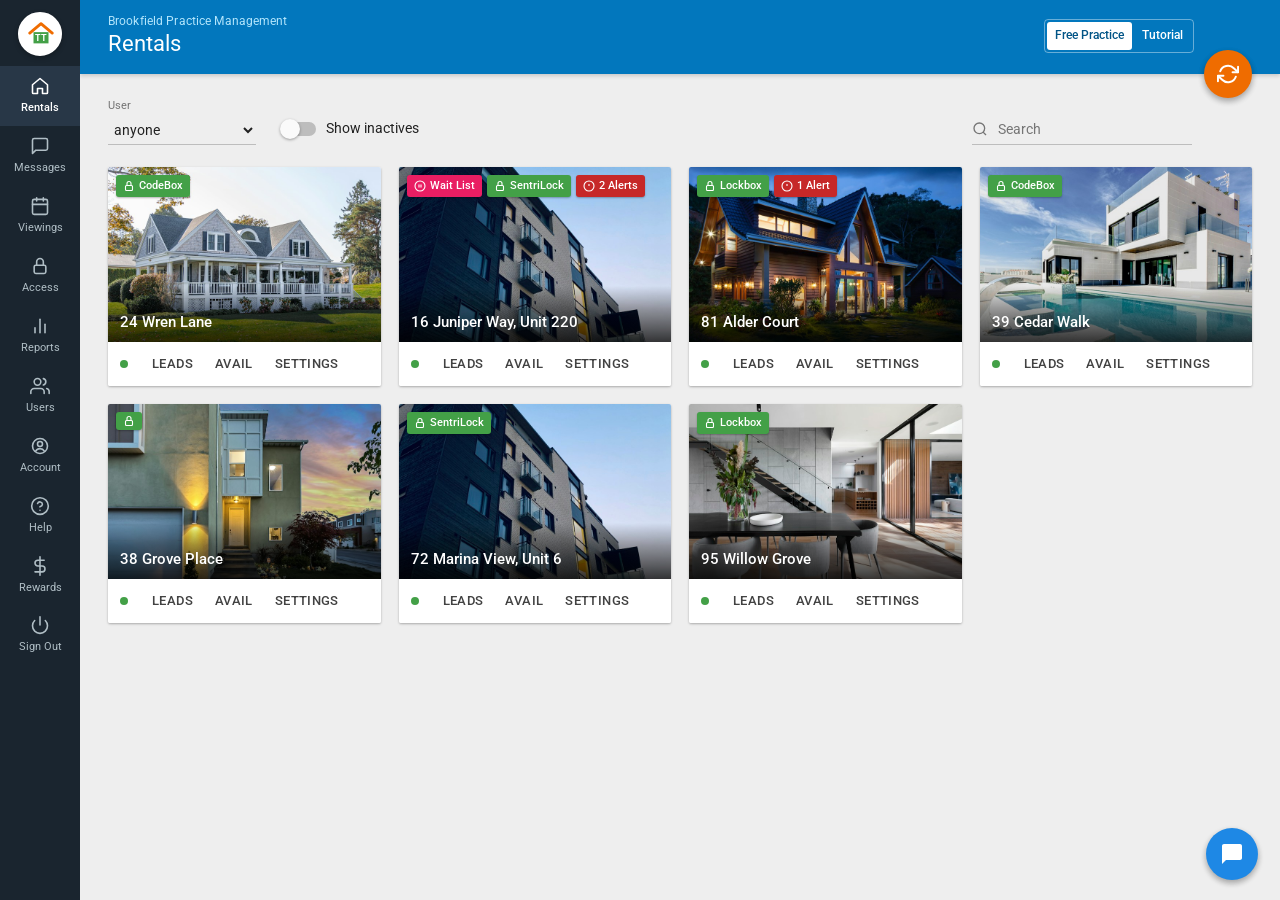
==== commit e4457619: "Publish full practice sandbox from main 3298db6" ====
--- a/index.html
+++ b/index.html
@@ -5,7 +5,7 @@
   <meta name="viewport" content="width=device-width, initial-scale=1.0" />
   <title>Leasing Lab — Tenant Turner practice workspace</title>
   <meta name="robots" content="noindex, nofollow" />
-  <link rel="stylesheet" href="replica.css?v=practice-workflow" />
+  <link rel="stylesheet" href="replica.css?v=full-practice" />
 </head>
 <body>
   <div class="app-shell">
@@ -46,11 +46,8 @@
       <button id="closeChatBtn" type="button" style="border:0;background:transparent;color:#fff;font-size:18px;cursor:pointer;">×</button>
     </div>
     <div class="chat-pop-body">
-      <div>Practice the recorded leasing workflow with fictional records.</div>
       <div id="practice-support-thread" class="practice-support-thread" aria-live="polite"></div>
       <form id="practice-support"><label class="mat-field"><span class="mat-label">Practice support message</span><input id="practice-support-message" class="mat-input" required></label><button class="btn-blue" type="submit">Send practice message</button></form>
-      <button id="practiceGuideBtn" class="btn-blue" type="button">Tutorial</button>
-      <button id="resetDataBtn" class="btn-blue" type="button">Reset Practice Data</button>
     </div>
   </div>
 
@@ -69,11 +66,28 @@
 
   <div id="toast" class="toast" role="status" aria-live="polite"></div>
 
-  <script src="data.js?v=practice-workflow"></script>
-  <script src="scheduling.js?v=practice-workflow"></script>
-  <script src="exports.js?v=practice-workflow"></script>
-  <script src="replica-booking.js?v=practice-workflow"></script>
-  <script src="replica-workflows.js?v=practice-workflow"></script>
-  <script src="replica.js?v=practice-workflow"></script>
+  <div id="signoutOverlay" class="signout-overlay" role="dialog" aria-label="Practice session paused" aria-modal="true" aria-hidden="true">
+    <div class="signout-card">
+      <div class="signout-logo-circle">
+        <svg width="34" height="34" viewBox="0 0 32 32" fill="none">
+          <path d="M4 15L16 5L28 15" stroke="#EF6C00" stroke-width="3" stroke-linecap="round" stroke-linejoin="round"/>
+          <path d="M8 14V25H24V14" stroke="#0277BD" stroke-width="2.6" stroke-linecap="round" stroke-linejoin="round"/>
+          <rect x="13.5" y="17.5" width="5" height="7.5" fill="#EF6C00" rx="0.8"/>
+        </svg>
+      </div>
+      <h2 style="margin:0 0 4px; font-size:20px; color:#263238;">Return to Leasing Lab</h2>
+      <p style="margin:0 0 20px; font-size:13px; color:#607D8B;">Your fictional records and tutorial progress are saved on this browser.</p>
+      <button id="signBackInBtn" class="btn-blue" type="button" style="width:100%; padding:11px 16px; font-size:14px;">Return to practice</button>
+    </div>
+  </div>
+
+  <script src="data.js?v=full-practice"></script>
+  <script src="scheduling.js?v=full-practice"></script>
+  <script src="exports.js?v=full-practice"></script>
+  <script src="replica-booking.js?v=full-practice"></script>
+  <script src="replica-workflows.js?v=full-practice"></script>
+  <script src="full-workspace.js?v=full-practice"></script>
+  <script src="replica-tutorial.js?v=full-practice"></script>
+  <script src="replica.js?v=full-practice"></script>
 </body>
 </html>
--- a/replica.css
+++ b/replica.css
@@ -1755,15 +1755,12 @@
 .practice-reports .report-link-btn { border:0; background:white; padding:7px 6px; border-radius:2px; }
 .practice-reports .report-link-btn:hover { background:#e1f5fe; }
 .practice-reports .report-link-desc { display:block; }
-.practice-guide { width:min(720px,calc(100% - 38px)); margin:12px auto 4px; padding:11px 14px; background:white; border:1px solid #81c5ed; border-radius:5px; box-shadow:var(--shadow-2); }
+.practice-guide { position:sticky; top:8px; z-index:27; width:min(720px,calc(100% - 38px)); max-height:42vh; overflow:auto; margin:12px auto 4px; padding:11px 14px; background:white; border:1px solid #81c5ed; border-radius:5px; box-shadow:var(--shadow-2); }
 .practice-guide p { margin:4px 0; }
 .practice-guide a { color:#015082; }
 .practice-guide .practice-actions { margin:0; }
 .practice-lessons { display:grid; gap:6px; grid-template-columns:repeat(2,minmax(0,1fr)); }
 .practice-highlight { outline:3px solid #ff9e36 !important; outline-offset:2px; }
-.practice-signed-out .sidebar,.practice-signed-out .top-header,.practice-signed-out .chat-fab { display:none; }
-.practice-signed-out .main-col { margin-left:0; width:100%; }
-.practice-signed-out .canvas { padding-top:14vh; }
 @media (max-width:930px) { .practice-reports { grid-template-columns:repeat(2,minmax(0,1fr)); } }
 @media (max-width:540px) { .practice-reports,.practice-lessons { grid-template-columns:1fr; } }
 @media print { .sidebar,.top-header,.chat-fab,.chat-popover,.practice-guide,.filter-bar,#repBackBtn,#report-export-tools,.practice-report-results label { display:none !important; } .main-col { margin:0; width:100%; } }
@@ -1774,3 +1771,276 @@
 
 .mat-switch input { display:block; position:absolute; width:1px; height:1px; opacity:0; }
 .mat-switch input:focus-visible + .switch-track { outline:2px solid #015d91; outline-offset:3px; }
+
+/* Step 5: Users, Account, Help, Rewards & Sign-Out Styles */
+    .users-toolbar {
+      display: flex;
+      flex-wrap: wrap;
+      align-items: center;
+      justify-content: space-between;
+      gap: 14px;
+      margin-bottom: 18px;
+      max-width: 1160px;
+    }
+    .users-filters {
+      display: flex;
+      flex-wrap: wrap;
+      align-items: center;
+      gap: 14px;
+    }
+    .user-avatar-circle {
+      width: 38px;
+      height: 38px;
+      border-radius: 50%;
+      background: #0277BD;
+      color: #fff;
+      font-weight: 700;
+      font-size: 13px;
+      display: inline-flex;
+      align-items: center;
+      justify-content: center;
+      flex-shrink: 0;
+      letter-spacing: 0.4px;
+    }
+    .user-avatar-circle.inactive {
+      background: #90A4AE;
+    }
+    .user-cell-flex {
+      display: flex;
+      align-items: center;
+      gap: 11px;
+    }
+    .role-pill {
+      display: inline-block;
+      padding: 3px 9px;
+      border-radius: 12px;
+      font-size: 11px;
+      font-weight: 600;
+      background: #E1F5FE;
+      color: #0277BD;
+      white-space: nowrap;
+    }
+    .role-pill.owner { background: #EDE7F6; color: #5E35B1; }
+    .role-pill.pm { background: #E8F5E9; color: #2E7D32; }
+    .role-pill.vendor { background: #FFF3E0; color: #E65100; }
+    .status-dot {
+      display: inline-block;
+      width: 8px;
+      height: 8px;
+      border-radius: 50%;
+      margin-right: 6px;
+      background: #43A047;
+    }
+    .status-dot.off { background: #B0BEC5; }
+    .status-dot.warn { background: #FB8C00; }
+    .perm-grid {
+      display: grid;
+      grid-template-columns: repeat(2, minmax(0, 1fr));
+      gap: 10px 18px;
+      margin-top: 8px;
+    }
+    .account-form-grid {
+      display: grid;
+      grid-template-columns: repeat(2, minmax(0, 1fr));
+      gap: 16px 22px;
+    }
+    .account-form-grid .full-span {
+      grid-column: 1 / -1;
+    }
+    .pms-banner {
+      display: flex;
+      flex-wrap: wrap;
+      align-items: center;
+      justify-content: space-between;
+      gap: 12px;
+      padding: 14px 16px;
+      border-radius: 4px;
+      background: #F1F8E9;
+      border: 1px solid #C5E1A5;
+      margin-bottom: 18px;
+    }
+    .pms-banner.disconnected {
+      background: #FFF8E1;
+      border-color: #FFE082;
+    }
+    .plan-box {
+      display: flex;
+      flex-wrap: wrap;
+      align-items: center;
+      justify-content: space-between;
+      gap: 16px;
+      padding: 16px 18px;
+      background: #F5F9FC;
+      border: 1px solid #B3E5FC;
+      border-radius: 4px;
+      margin-bottom: 18px;
+    }
+    .usage-bar-track {
+      width: 100%;
+      height: 10px;
+      background: #E0E7EC;
+      border-radius: 6px;
+      overflow: hidden;
+      margin-top: 6px;
+    }
+    .usage-bar-fill {
+      height: 100%;
+      background: #0277BD;
+      border-radius: 6px;
+    }
+    .help-grid {
+      display: grid;
+      grid-template-columns: minmax(0, 1.5fr) minmax(0, 1fr);
+      gap: 20px;
+      max-width: 1180px;
+    }
+    .kb-chip-row {
+      display: flex;
+      flex-wrap: wrap;
+      gap: 8px;
+      margin: 12px 0 16px;
+    }
+    .kb-chip {
+      padding: 6px 12px;
+      border-radius: 16px;
+      border: 1px solid #CFD8DC;
+      background: #fff;
+      font-size: 12px;
+      font-weight: 600;
+      color: #455A64;
+      cursor: pointer;
+    }
+    .kb-chip.active {
+      background: #0277BD;
+      border-color: #0277BD;
+      color: #fff;
+    }
+    .kb-article-item {
+      display: flex;
+      justify-content: space-between;
+      align-items: flex-start;
+      gap: 12px;
+      padding: 12px 14px;
+      border: 1px solid #E3E8EC;
+      border-radius: 4px;
+      margin-bottom: 10px;
+      background: #FAFBFD;
+      cursor: pointer;
+      transition: background 0.14s, border-color 0.14s;
+    }
+    .kb-article-item:hover {
+      background: #E1F5FE;
+      border-color: #81D4FA;
+    }
+    .sys-status-row {
+      display: flex;
+      justify-content: space-between;
+      align-items: center;
+      padding: 9px 0;
+      border-bottom: 1px solid #ECEFF1;
+      font-size: 13px;
+    }
+    .sys-status-row:last-child { border-bottom: none; }
+    .rewards-hero {
+      background: linear-gradient(135deg, #0277BD 0%, #01579B 100%);
+      color: #fff;
+      border-radius: 4px;
+      padding: 22px 24px;
+      margin-bottom: 18px;
+      max-width: 1160px;
+      box-shadow: 0 2px 6px rgba(2, 119, 189, 0.22);
+    }
+    .rewards-hero h2 {
+      margin: 0 0 6px;
+      font-size: 21px;
+      font-weight: 600;
+    }
+    .rewards-hero p {
+      margin: 0 0 14px;
+      font-size: 14px;
+      color: rgba(255,255,255,0.9);
+      max-width: 720px;
+    }
+    .ref-link-bar {
+      display: flex;
+      flex-wrap: wrap;
+      gap: 10px;
+      align-items: center;
+      max-width: 640px;
+    }
+    .ref-link-input {
+      flex: 1;
+      min-width: 240px;
+      padding: 10px 12px;
+      border-radius: 4px;
+      border: 1px solid rgba(255,255,255,0.35);
+      background: rgba(255,255,255,0.14);
+      color: #fff;
+      font-size: 13px;
+      font-family: monospace;
+    }
+    .rewards-grid {
+      display: grid;
+      grid-template-columns: minmax(0, 1fr) minmax(0, 1.45fr);
+      gap: 20px;
+      max-width: 1160px;
+    }
+    .signout-overlay {
+      position: fixed;
+      inset: 0;
+      z-index: 9999;
+      background: #1A252F;
+      display: none;
+      align-items: center;
+      justify-content: center;
+      padding: 20px;
+    }
+    .signout-overlay.open { display: flex; }
+    .signout-card {
+      width: 100%;
+      max-width: 410px;
+      background: #fff;
+      border-radius: 6px;
+      padding: 32px 28px;
+      box-shadow: 0 12px 32px rgba(0,0,0,0.38);
+      text-align: center;
+    }
+    .signout-logo-circle {
+      width: 62px;
+      height: 62px;
+      border-radius: 50%;
+      background: #F5F7F9;
+      border: 2px solid #E0E4E8;
+      display: inline-flex;
+      align-items: center;
+      justify-content: center;
+      margin-bottom: 14px;
+    }
+    @media (max-width: 960px) {
+      .help-grid, .rewards-grid, .account-form-grid, .perm-grid {
+        grid-template-columns: 1fr;
+      }
+    }
+
+/* Tutorial controls use the same header in both modes. The guide is rendered only in Tutorial. */
+#practice-mode-control { margin-left:auto; margin-right:58px; display:flex; gap:2px; border:1px solid #ffffff66; border-radius:4px; padding:2px; flex:none; }
+#practice-mode-control button { border:0; background:transparent; color:#fff; font-weight:500; font-size:12px; border-radius:3px; padding:5px 8px; cursor:pointer; }
+#practice-mode-control button[aria-pressed="true"] { background:#fff; color:#015486; }
+#practice-mode-control button:focus-visible { outline:2px solid white; outline-offset:3px; }
+.practice-guide progress { display:block; width:100%; height:8px; margin:7px 0; accent-color:#0277bd; }
+.tutorial-chapter { text-align:left; }
+.tutorial-chapter small { display:block; font-weight:400; margin-top:3px; }
+.tutorial-checklist { display:flex; gap:5px 16px; flex-wrap:wrap; padding-left:22px; margin:7px 0; color:#455a64; font-size:12px; }
+.tutorial-checklist [aria-current="step"] { color:#08568a; font-weight:700; }
+.tutorial-checklist .complete { color:#2f6733; text-decoration:line-through; }
+.settings-cards { min-width:0; }
+.settings-layout .subnav { position:sticky; top:105px; align-self:start; display:grid; gap:4px; }
+.subnav-item { border:0; background:transparent; text-align:left; padding:8px; color:#415560; cursor:pointer; }
+.subnav-item.active { color:#005688; background:#e3f2fd; border-left:2px solid #0277bd; }
+@media (max-width:640px) {
+  #practice-mode-control { margin-right:4px; }
+  #practice-mode-control button { font-size:11px; padding:5px; }
+  .top-header-inner > div:has(.page-title) { min-width:0; }
+  .top-header-inner .page-title { white-space:nowrap; overflow:hidden; text-overflow:ellipsis; }
+  .settings-layout .subnav { position:static; display:flex; flex-wrap:wrap; }
+}
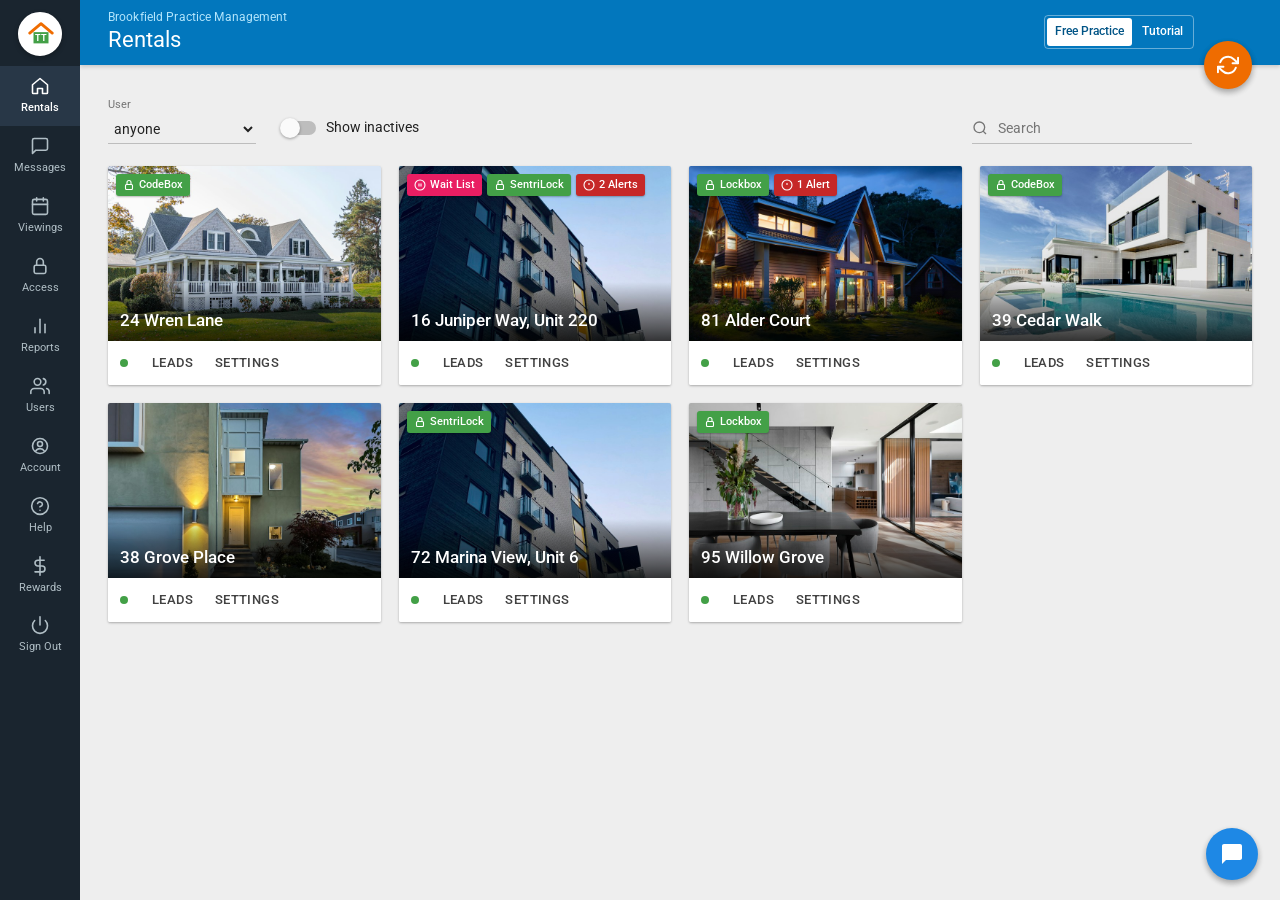
==== commit 29fc5a09: "Publish merged sandbox UI from main 478722a" ====
--- a/index.html
+++ b/index.html
@@ -5,7 +5,7 @@
   <meta name="viewport" content="width=device-width, initial-scale=1.0" />
   <title>Leasing Lab — Tenant Turner practice workspace</title>
   <meta name="robots" content="noindex, nofollow" />
-  <link rel="stylesheet" href="replica.css?v=full-practice" />
+  <link rel="stylesheet" href="replica.css?v=recorded-layout" />
 </head>
 <body>
   <div class="app-shell">
@@ -53,11 +53,11 @@
 
 
   <!-- Reusable Modal for Device Codes / Add Device / Schedule Showing -->
-  <div id="ttModal" class="modal-backdrop" role="dialog" aria-modal="true" aria-hidden="true">
+  <div id="ttModal" class="modal-backdrop" role="dialog" aria-labelledby="ttModalTitle" aria-modal="true" aria-hidden="true">
     <div class="modal-box">
       <div class="modal-head">
         <span id="ttModalTitle">Details</span>
-        <button id="ttModalClose" type="button" style="border:0;background:transparent;color:#fff;font-size:20px;cursor:pointer;">×</button>
+        <button id="ttModalClose" type="button" aria-label="Close dialog" style="border:0;background:transparent;color:#fff;font-size:20px;cursor:pointer;">×</button>
       </div>
       <div id="ttModalBody" class="modal-body"></div>
       <div id="ttModalFoot" class="modal-foot"></div>
@@ -81,13 +81,13 @@
     </div>
   </div>
 
-  <script src="data.js?v=full-practice"></script>
-  <script src="scheduling.js?v=full-practice"></script>
-  <script src="exports.js?v=full-practice"></script>
-  <script src="replica-booking.js?v=full-practice"></script>
-  <script src="replica-workflows.js?v=full-practice"></script>
-  <script src="full-workspace.js?v=full-practice"></script>
-  <script src="replica-tutorial.js?v=full-practice"></script>
-  <script src="replica.js?v=full-practice"></script>
+  <script src="data.js?v=recorded-layout"></script>
+  <script src="scheduling.js?v=recorded-layout"></script>
+  <script src="exports.js?v=recorded-layout"></script>
+  <script src="replica-booking.js?v=recorded-layout"></script>
+  <script src="replica-workflows.js?v=recorded-layout"></script>
+  <script src="full-workspace.js?v=recorded-layout"></script>
+  <script src="replica-tutorial.js?v=recorded-layout"></script>
+  <script src="replica.js?v=recorded-layout"></script>
 </body>
 </html>
--- a/replica.css
+++ b/replica.css
@@ -146,7 +146,7 @@
     }
 
     .top-header-inner {
-      padding: 14px 28px 16px;
+      padding: 10px 28px 11px;
       display: flex;
       align-items: center;
       gap: 14px;
@@ -528,7 +528,7 @@
 
     .subnav-sticky {
       position: sticky;
-      top: 18px;
+      top: calc(var(--rental-header-height, 106px) + 14px);
       display: flex;
       flex-direction: column;
     }
@@ -1154,14 +1154,18 @@
     }
     .modal-backdrop.open { display: flex; }
     .modal-box {
+      display: flex;
+      flex-direction: column;
       background: #FFFFFF;
       border-radius: 3px;
       box-shadow: 0 10px 32px rgba(0,0,0,0.28);
       width: 100%;
       max-width: 480px;
+      max-height: 100%;
       overflow: hidden;
     }
     .modal-head {
+      flex: none;
       background: var(--blue);
       color: #FFFFFF;
       padding: 14px 18px;
@@ -1172,16 +1176,22 @@
       font-weight: 500;
     }
     .modal-body {
+      min-height: 0;
+      overflow-y: auto;
+      overscroll-behavior: contain;
       padding: 18px;
       display: flex;
       flex-direction: column;
       gap: 14px;
     }
+    .modal-body > * { flex: none; }
     .modal-foot {
+      flex: none;
       padding: 10px 18px 14px;
       display: flex;
       justify-content: flex-end;
       gap: 10px;
+      flex-wrap: wrap;
       border-top: 1px solid #EEEEEE;
     }
 
@@ -1298,18 +1308,7 @@
       flex-wrap: wrap;
       align-items: flex-end;
       gap: 14px;
-      background: #fff;
-      border: 1px solid #E0E4E8;
-      border-radius: 4px;
-      padding: 14px 18px;
       margin-bottom: 16px;
-      box-shadow: 0 1px 3px rgba(0,0,0,0.06);
-    }
-    .leads-toolbar .field-group {
-      display: flex;
-      flex-direction: column;
-      gap: 4px;
-      min-width: 150px;
     }
     .leads-toolbar label {
       font-size: 11px;
@@ -1318,14 +1317,6 @@
       text-transform: uppercase;
       letter-spacing: 0.3px;
     }
-    .leads-toolbar-actions {
-      margin-left: auto;
-      display: flex;
-      flex-wrap: wrap;
-      gap: 8px;
-      align-items: center;
-    }
-
     .score-pill {
       display: inline-flex;
       align-items: center;
@@ -1405,13 +1396,6 @@
     }
 
     /* Owner Report */
-    .owner-report-grid {
-      display: grid;
-      grid-template-columns: minmax(300px, 380px) minmax(0, 1fr);
-      gap: 20px;
-      align-items: start;
-      max-width: 1160px;
-    }
     .or-preview-card {
       background: #fff;
       border: 1px solid #D8DFE5;
@@ -1419,32 +1403,7 @@
       box-shadow: 0 2px 6px rgba(0,0,0,0.08);
       overflow: hidden;
     }
-    .or-preview-banner {
-      background: #0277BD;
-      color: #fff;
-      padding: 16px 20px;
-      display: flex;
-      justify-content: space-between;
-      align-items: center;
-      gap: 12px;
-    }
     .or-preview-body { padding: 20px; }
-    .or-prop-head {
-      display: flex;
-      gap: 16px;
-      align-items: center;
-      padding-bottom: 16px;
-      border-bottom: 1px solid #ECEFF1;
-      margin-bottom: 16px;
-    }
-    .or-prop-thumb {
-      width: 110px;
-      height: 76px;
-      object-fit: cover;
-      border-radius: 4px;
-      border: 1px solid #CFD8DC;
-      flex-shrink: 0;
-    }
     .or-metrics-table {
       width: 100%;
       border-collapse: collapse;
@@ -1742,7 +1701,7 @@
 .practice-error { color:#a21a19; font-weight:500; }
 .practice-note { color:var(--muted); font-size:12px; }
 .practice-table { padding:0; overflow:hidden; }
-.practice-device-grid { display:grid; grid-template-columns:repeat(auto-fit,minmax(175px,1fr)); max-width:1080px; gap:14px; align-items:start; }
+.practice-device-grid { display:grid; grid-template-columns:repeat(auto-fill,minmax(min(100%,210px),1fr)); gap:14px; align-items:start; }
 .practice-device { padding:0; overflow:hidden; }
 .practice-device-label { display:block; color:white; background:#78909c; padding:9px 12px; }
 .practice-device-label.assigned { background:#689f38; }
@@ -1751,7 +1710,8 @@
 .practice-report-setting { padding:11px; border:1px solid var(--line); margin:10px 0; }
 .practice-report-setting legend { padding:0 5px; font-weight:700; }
 .practice-reports { max-width:1200px; grid-template-columns:repeat(4,minmax(0,1fr)); }
-.practice-report-icon { text-align:center; color:#757575; font-size:52px; line-height:1.3; margin-bottom:12px; }
+.practice-report-icon { display:grid; place-items:center; color:#9e9e9e; margin:8px 0 18px; }
+.practice-report-icon svg { width:min(102px,100%); height:102px; }
 .practice-reports .report-link-btn { border:0; background:white; padding:7px 6px; border-radius:2px; }
 .practice-reports .report-link-btn:hover { background:#e1f5fe; }
 .practice-reports .report-link-desc { display:block; }
@@ -1763,7 +1723,7 @@
 .practice-highlight { outline:3px solid #ff9e36 !important; outline-offset:2px; }
 @media (max-width:930px) { .practice-reports { grid-template-columns:repeat(2,minmax(0,1fr)); } }
 @media (max-width:540px) { .practice-reports,.practice-lessons { grid-template-columns:1fr; } }
-@media print { .sidebar,.top-header,.chat-fab,.chat-popover,.practice-guide,.filter-bar,#repBackBtn,#report-export-tools,.practice-report-results label { display:none !important; } .main-col { margin:0; width:100%; } }
+@media print { .sidebar,.top-header,.chat-fab,.chat-popover,.practice-guide,.filter-bar,#report-export-tools,.practice-report-results label,.report-page-controls,.owner-report-settings,#orPrintBtn,#orAddFbBtn,[data-toggle-fb],.or-preview-card .suppressed { display:none !important; } .main-col { margin:0; width:100%; } }
 .practice-support-thread { max-height:145px; overflow:auto; }
 .practice-support-thread p { padding:5px 0; border-bottom:1px solid var(--line); }
 .sched-block-line { flex-wrap:wrap; }
@@ -2044,3 +2004,79 @@
   .top-header-inner .page-title { white-space:nowrap; overflow:hidden; text-overflow:ellipsis; }
   .settings-layout .subnav { position:static; display:flex; flex-wrap:wrap; }
 }
+
+body:has(.modal-backdrop.open) { overflow:hidden; }
+.rental-header { position:sticky; top:0; }
+.rental-header ~ .practice-guide { top:calc(var(--rental-header-height,106px) + 8px); }
+.settings-stack > section, #viewing-availability { scroll-margin-top:calc(var(--rental-header-height,106px) + 12px); }
+.top-header:has(.sync-fab) ~ .canvas { padding-top:32px; }
+.sync-fab span { font-size:28px; line-height:1; }
+.prop-scrim { font-size:17px; font-weight:500; }
+.rental-lease-fields { display:grid; grid-template-columns:1.3fr .75fr .75fr 1.35fr; gap:12px; }
+#viewing-availability { margin-top:21px; }
+#inline-general { margin-bottom:14px; }
+#inline-general summary { cursor:pointer; padding:7px 0; color:var(--blue); font-weight:600; }
+.availability-note { padding:9px 13px; background:#ffefd8; margin:9px 0; }
+.inline-hours-card { display:grid; grid-template-columns:repeat(3,minmax(0,1fr)); align-items:end; gap:10px 12px; min-width:0; border:1px solid var(--line); border-left:3px solid var(--blue); margin:10px 0; padding:10px 12px; }
+.inline-hours-card legend { padding:0 5px; color:var(--muted); }
+.inline-hours-card button { justify-self:start; }
+.practice-report-setting .practice-actions { flex-direction:column; align-items:flex-start; }
+.leads-toolbar .mat-switch { padding-bottom:8px; }
+.lead-search { margin-left:auto; }
+.lead-queue { padding:0; }
+.lead-queue-heading { padding:12px 18px; }
+.lead-queue-heading .mat-card-title { margin:0; }
+.lead-queue table { min-width:600px; margin:0; }
+.lead-queue th:first-child,.lead-queue td:first-child { text-align:center; width:88px; }
+.lead-queue td:last-child { width:58px; }
+.lead-queue small { display:block; color:var(--muted); }
+.lead-qual-dot { display:inline-block; width:15px; height:15px; border-radius:50%; background:#9e9e9e; vertical-align:middle; }
+.lead-qual-dot.qualified { background:#76a934; }
+.lead-name-link,.lead-menu-btn,.report-sort { border:0; background:transparent; cursor:pointer; }
+.lead-name-link { color:var(--blue); text-align:left; font-weight:600; padding:0; }
+.lead-name-link:hover { text-decoration:underline; }
+.lead-menu-btn { min-width:34px; min-height:34px; font-size:21px; }
+.lead-action-popover { position:fixed; display:grid; z-index:42; padding:4px; background:white; box-shadow:var(--shadow-2); }
+.lead-profile,.owner-report-grid { display:grid; grid-template-columns:minmax(0,1fr); gap:16px; width:min(100%,760px); margin:0 auto; }
+.lead-activity { overflow-wrap:anywhere; }
+.lead-activity p { border-bottom:1px solid var(--line); margin:0; padding:9px 0; }
+#lead-note-form { margin-top:12px; flex-wrap:wrap; }
+#lead-note-form input { flex:1 1 220px; }
+.access-form > section { display:grid; gap:14px; }
+.access-form:has(#code-date) { max-width:460px; }
+.owner-report-hero { position:relative; isolation:isolate; display:flex; align-items:flex-end; min-height:clamp(165px,31vw,320px); padding:22px; color:white; background:#234356; }
+.owner-report-hero img,.owner-report-hero::after { position:absolute; inset:0; width:100%; height:100%; }
+.owner-report-hero img { object-fit:cover; z-index:-2; }
+.owner-report-hero::after { content:""; background:linear-gradient(transparent 25%,#000d 100%); z-index:-1; }
+.owner-report-hero h2 { font-size:21px; margin:0; }
+.owner-report-hero p { margin:3px 0 0; }
+#orPrintBtn { display:grid; place-items:center; flex:none; width:42px; height:42px; margin-left:auto; border-radius:50%; padding:0; }
+.practice-report-results { padding:12px; }
+#practice-report-filters { justify-content:flex-start; gap:14px; padding-right:0; }
+#practice-report-filters .filter-left { gap:14px; }
+#practice-report-filters .mat-field { width:148px; min-width:0; }
+#practice-report-filters .mat-switch { padding-bottom:6px; }
+.practice-report-results .tt-table { min-width:570px; }
+.practice-report-results td,.practice-report-results th { padding:5px 8px; }
+.report-sort { padding:4px 0; text-align:left; font-weight:600; }
+.report-sort:hover { text-decoration:underline; }
+.report-page-controls { padding:8px; }
+.report-page-controls select { margin:0 5px; }
+.report-offpage { display:none; }
+@media print { .report-offpage { display:table-row; } }
+
+@media (max-height:720px) {
+  .tt-logo-wrap { padding:8px 0; }
+  .tt-logo { width:37px; height:37px; }
+  .nav-item { padding:7px 4px; }
+  .nav-item svg { width:18px; height:18px; }
+}
+@media (max-width:920px) {
+  .rental-lease-fields { grid-template-columns:repeat(2,minmax(0,1fr)); }
+}
+@media (max-width:640px) {
+  .inline-hours-card { grid-template-columns:repeat(2,minmax(0,1fr)); }
+  .rental-lease-fields { grid-template-columns:minmax(0,1fr); }
+  .lead-search { margin-left:0; flex:1 1 100%; }
+  .rental-header .sync-fab { width:38px; height:38px; bottom:-19px; }
+}
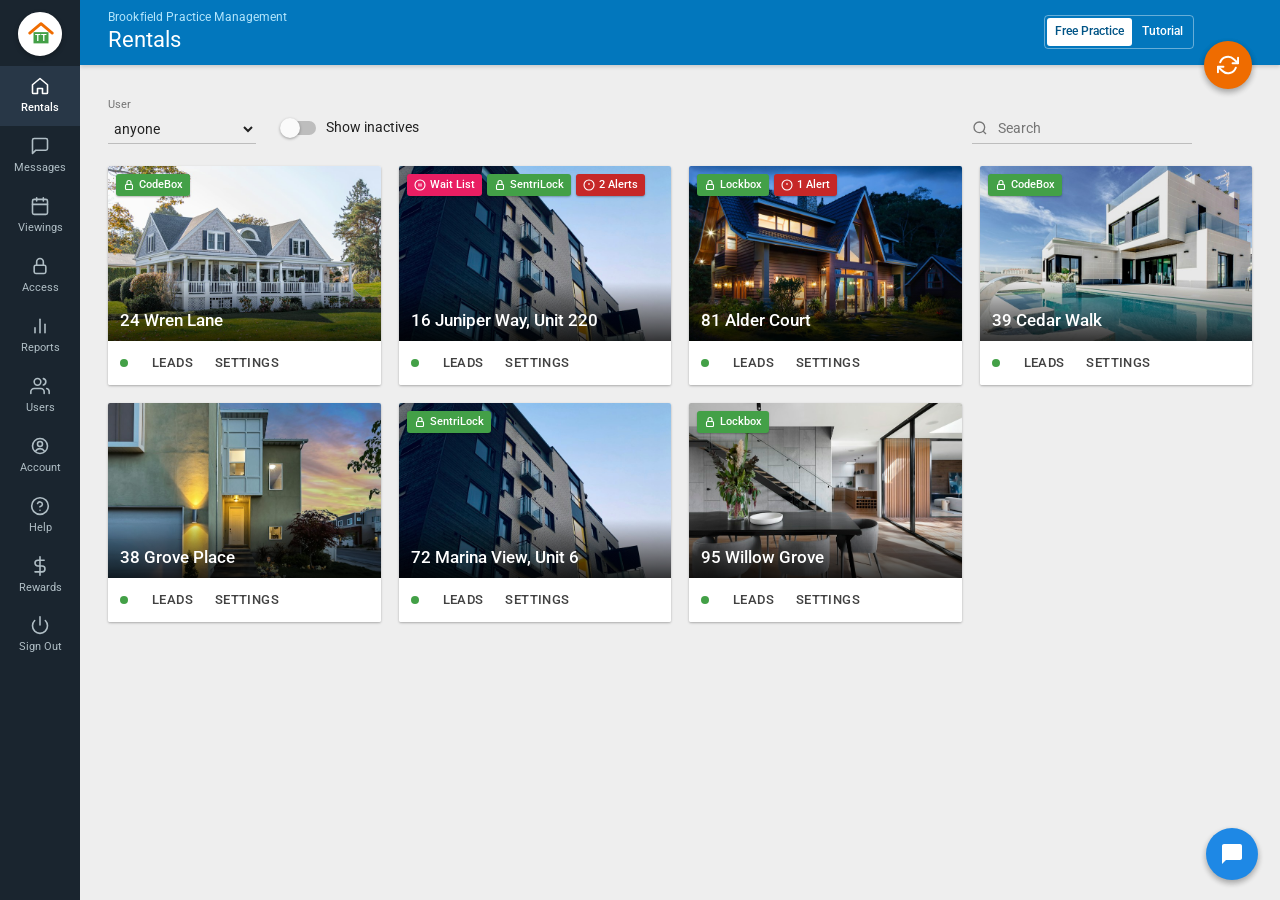
==== commit 7dd2efce: "Publish the prospect and self-access practice from main d907864" ====
--- a/index.html
+++ b/index.html
@@ -5,7 +5,7 @@
   <meta name="viewport" content="width=device-width, initial-scale=1.0" />
   <title>Leasing Lab — Tenant Turner practice workspace</title>
   <meta name="robots" content="noindex, nofollow" />
-  <link rel="stylesheet" href="replica.css?v=recorded-layout" />
+  <link rel="stylesheet" href="replica.css?v=prospect-review" />
 </head>
 <body>
   <div class="app-shell">
@@ -81,13 +81,13 @@
     </div>
   </div>
 
-  <script src="data.js?v=recorded-layout"></script>
-  <script src="scheduling.js?v=recorded-layout"></script>
-  <script src="exports.js?v=recorded-layout"></script>
-  <script src="replica-booking.js?v=recorded-layout"></script>
-  <script src="replica-workflows.js?v=recorded-layout"></script>
-  <script src="full-workspace.js?v=recorded-layout"></script>
-  <script src="replica-tutorial.js?v=recorded-layout"></script>
-  <script src="replica.js?v=recorded-layout"></script>
+  <script src="data.js?v=prospect-review"></script>
+  <script src="scheduling.js?v=prospect-review"></script>
+  <script src="exports.js?v=prospect-review"></script>
+  <script src="replica-booking.js?v=prospect-review"></script>
+  <script src="replica-workflows.js?v=prospect-review"></script>
+  <script src="full-workspace.js?v=prospect-review"></script>
+  <script src="replica-tutorial.js?v=prospect-review"></script>
+  <script src="replica.js?v=prospect-review"></script>
 </body>
 </html>
--- a/replica.css
+++ b/replica.css
@@ -2080,3 +2080,30 @@
   .lead-search { margin-left:0; flex:1 1 100%; }
   .rental-header .sync-fab { width:38px; height:38px; bottom:-19px; }
 }
+
+.lead-profile { width:100%; grid-template-columns:minmax(0,2.05fr) minmax(230px,1fr); grid-template-areas:"summary summary" "viewing notes" "qual notes"; align-items:stretch; gap:20px; overflow-wrap:anywhere; }
+.lead-profile h2 { font-size:21px; font-weight:500; margin:0 0 16px; }
+.lead-profile h3 { font-size:15px; font-weight:500; margin:0 0 14px; }
+.prospect-summary { grid-area:summary; }
+.prospect-contact { color:#25617d; line-height:1.6; margin-bottom:4px; }
+.prospect-actions { display:flex; flex-wrap:wrap; gap:4px; margin-top:9px; }
+.lead-profile .btn-flat { color:#176084; text-transform:uppercase; padding:8px 9px; }
+.prospect-summary > .btn-flat { text-transform:none; padding-left:0; }
+.prospect-viewing { grid-area:viewing; }
+.prospect-notes { grid-area:notes; }
+.prospect-qual { grid-area:qual; }
+.prospect-feedback { padding:14px; margin-bottom:14px; box-shadow:var(--shadow-1); }
+.prospect-feedback form,.prospect-notes form,#edit-lead { display:grid; gap:12px; }
+.prospect-feedback button,.prospect-notes button { justify-self:start; }
+.prospect-note { margin-top:12px; padding:12px; background:#d8f1fb; }
+.prospect-note small,.prospect-id span,.prospect-id small { display:block; margin-top:6px; }
+.prospect-id { width:min(100%,190px); box-sizing:border-box; border:1px solid #9eafbc; border-radius:6px; background:#e9f1f4; padding:20px 14px; }
+.prospect-visit { padding:12px 0; border-top:1px solid var(--line); }
+.prospect-facts { display:grid; grid-template-columns:repeat(3,minmax(0,1fr)); gap:14px; }
+.prospect-facts article { border:1px solid var(--line); padding:14px; }
+.prospect-facts dt { font-weight:600; }
+.prospect-facts dd { margin:0 0 8px; }
+@media(max-width:760px) {
+  .lead-profile { grid-template-columns:minmax(0,1fr); grid-template-areas:"summary" "viewing" "notes" "qual"; }
+  .prospect-facts { grid-template-columns:repeat(auto-fit,minmax(min(100%,135px),1fr)); }
+}
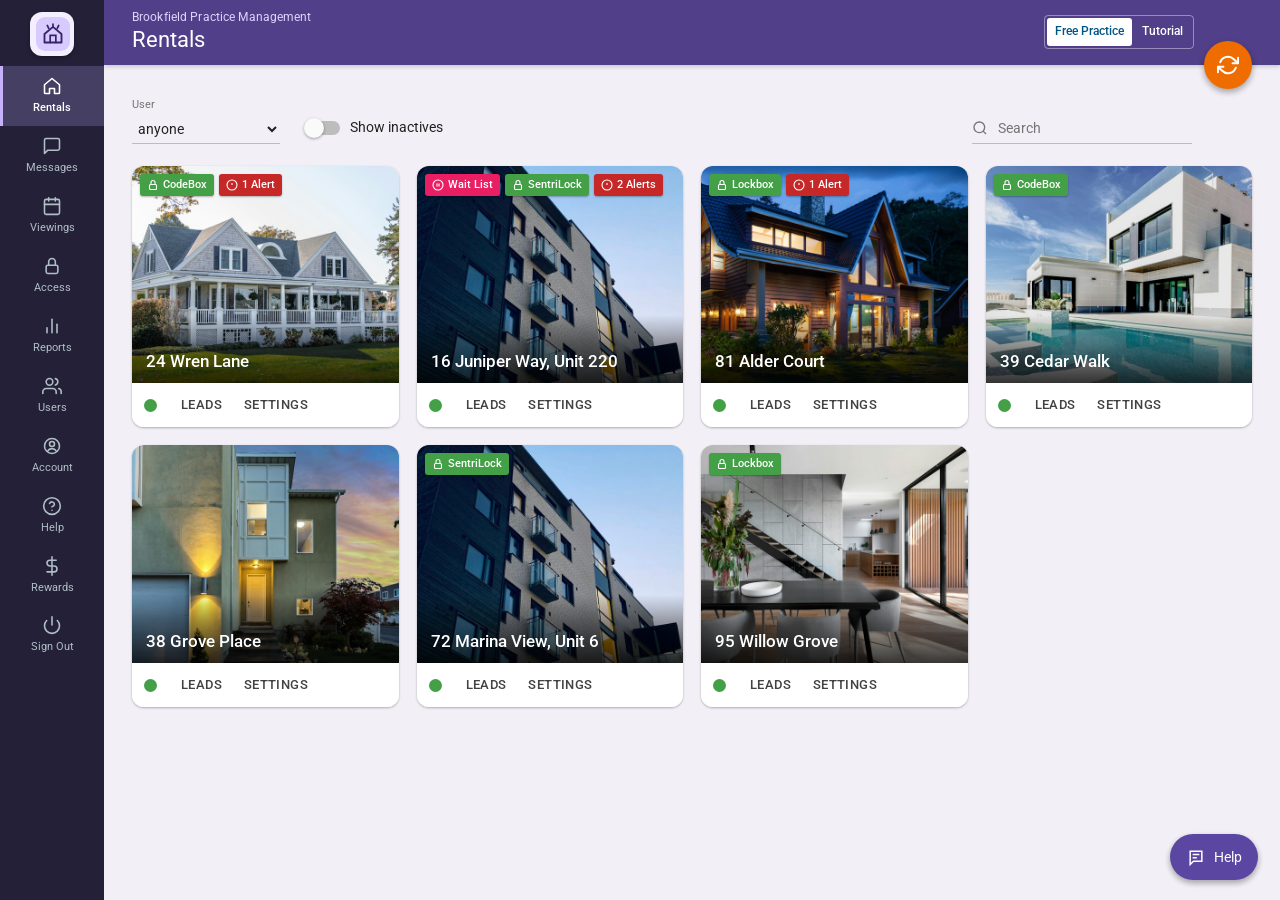
==== commit 43052478: "Publish workflow updates from main 735f8f9" ====
--- a/index.html
+++ b/index.html
@@ -3,23 +3,19 @@
 <head>
   <meta charset="UTF-8" />
   <meta name="viewport" content="width=device-width, initial-scale=1.0" />
-  <title>Leasing Lab — Tenant Turner practice workspace</title>
+  <title>Leasing Lab | Rental operations practice</title>
   <meta name="robots" content="noindex, nofollow" />
-  <link rel="stylesheet" href="replica.css?v=prospect-review" />
+  <link rel="icon" href="assets/lab.svg" type="image/svg+xml" />
+  <link rel="stylesheet" href="replica.css?v=workflow-accuracy" />
 </head>
 <body>
   <div class="app-shell">
     <div id="sidebarBackdrop" class="sidebar-backdrop"></div>
 
-    <!-- Fixed Dark Navy Sidebar (#1A252F) -->
-    <aside id="sidebar" class="sidebar" aria-label="Tenant Turner Navigation">
+    <aside id="sidebar" class="sidebar" aria-label="Leasing Lab navigation">
       <div class="tt-logo-wrap">
-        <button id="logoHomeBtn" class="tt-logo" type="button" title="Tenant Turner — Rentals">
-          <svg width="30" height="30" viewBox="0 0 32 32" fill="none">
-            <path d="M4 15L16 5L28 15" stroke="#EF6C00" stroke-width="3" stroke-linecap="round" stroke-linejoin="round"/>
-            <path d="M8 14V26H24V14" fill="#43A047"/>
-            <text x="16" y="23.5" text-anchor="middle" fill="#FFFFFF" font-family="Roboto, sans-serif" font-weight="700" font-size="10">TT</text>
-          </svg>
+        <button id="logoHomeBtn" class="tt-logo" type="button" aria-label="Leasing Lab home" title="Leasing Lab">
+          <img src="assets/lab.svg" width="34" height="34" alt="">
         </button>
       </div>
       <nav id="navStack" class="nav-stack"></nav>
@@ -33,23 +29,32 @@
     </div>
   </div>
 
-  <!-- Bottom-Right Intercom-Style Chat Widget -->
-  <button id="chatFab" class="chat-fab" type="button" aria-label="Practice helper chat">
-    <svg width="24" height="24" viewBox="0 0 24 24" fill="currentColor">
-      <path d="M20 2H4c-1.1 0-2 .9-2 2v18l4-4h14c1.1 0 2-.9 2-2V4c0-1.1-.9-2-2-2z"/>
+  <button id="chatFab" class="chat-fab" type="button" aria-label="Practice helper chat" aria-controls="chatPopover" aria-expanded="false">
+    <svg class="chat-open-icon" width="20" height="20" viewBox="0 0 24 24" fill="none" stroke="currentColor" stroke-width="1.8" aria-hidden="true">
+      <path d="M5 5h14v12H9l-4 4z M8 9h8m-8 4h5"/>
     </svg>
+    <svg class="chat-close-icon" width="20" height="20" viewBox="0 0 24 24" fill="none" stroke="currentColor" stroke-width="1.8" aria-hidden="true"><path d="m6 9 6 6 6-6"/></svg>
+    <span>Help</span>
   </button>
 
-  <div id="chatPopover" class="chat-popover" role="dialog" aria-label="Practice Support">
+  <aside id="chatPopover" class="chat-popover" aria-labelledby="practice-help-heading">
     <div class="chat-pop-head">
-      <span>Leasing Lab Practice</span>
-      <button id="closeChatBtn" type="button" style="border:0;background:transparent;color:#fff;font-size:18px;cursor:pointer;">×</button>
+      <div><h2 id="practice-help-heading">Leasing Lab support</h2><span>Local practice session</span></div>
+      <button id="closeChatBtn" type="button" aria-label="Close practice support">×</button>
     </div>
     <div class="chat-pop-body">
-      <div id="practice-support-thread" class="practice-support-thread" aria-live="polite"></div>
-      <form id="practice-support"><label class="mat-field"><span class="mat-label">Practice support message</span><input id="practice-support-message" class="mat-input" required></label><button class="btn-blue" type="submit">Send practice message</button></form>
+      <section aria-labelledby="support-answers-title">
+        <h3 id="support-answers-title">Find an answer</h3>
+        <label class="mat-field"><span class="mat-label">Search help topics</span><input id="practice-support-search" class="mat-input" type="search"></label>
+        <div id="practice-support-results"></div>
+      </section>
+      <section aria-labelledby="support-history-title">
+        <h3 id="support-history-title">Conversation history</h3>
+        <div id="practice-support-thread" class="practice-support-thread" aria-live="polite"></div>
+        <form id="practice-support"><label class="mat-field"><span class="mat-label">Practice support message</span><input id="practice-support-message" class="mat-input" maxlength="500" required></label><button class="btn-blue" type="submit">Send practice message</button></form>
+      </section>
     </div>
-  </div>
+  </aside>
 
 
   <!-- Reusable Modal for Device Codes / Add Device / Schedule Showing -->
@@ -69,11 +74,7 @@
   <div id="signoutOverlay" class="signout-overlay" role="dialog" aria-label="Practice session paused" aria-modal="true" aria-hidden="true">
     <div class="signout-card">
       <div class="signout-logo-circle">
-        <svg width="34" height="34" viewBox="0 0 32 32" fill="none">
-          <path d="M4 15L16 5L28 15" stroke="#EF6C00" stroke-width="3" stroke-linecap="round" stroke-linejoin="round"/>
-          <path d="M8 14V25H24V14" stroke="#0277BD" stroke-width="2.6" stroke-linecap="round" stroke-linejoin="round"/>
-          <rect x="13.5" y="17.5" width="5" height="7.5" fill="#EF6C00" rx="0.8"/>
-        </svg>
+        <img src="assets/lab.svg" width="34" height="34" alt="">
       </div>
       <h2 style="margin:0 0 4px; font-size:20px; color:#263238;">Return to Leasing Lab</h2>
       <p style="margin:0 0 20px; font-size:13px; color:#607D8B;">Your fictional records and tutorial progress are saved on this browser.</p>
@@ -81,13 +82,13 @@
     </div>
   </div>
 
-  <script src="data.js?v=prospect-review"></script>
-  <script src="scheduling.js?v=prospect-review"></script>
-  <script src="exports.js?v=prospect-review"></script>
-  <script src="replica-booking.js?v=prospect-review"></script>
-  <script src="replica-workflows.js?v=prospect-review"></script>
-  <script src="full-workspace.js?v=prospect-review"></script>
-  <script src="replica-tutorial.js?v=prospect-review"></script>
-  <script src="replica.js?v=prospect-review"></script>
+  <script src="data.js?v=workflow-accuracy"></script>
+  <script src="scheduling.js?v=workflow-accuracy"></script>
+  <script src="exports.js?v=workflow-accuracy"></script>
+  <script src="replica-booking.js?v=workflow-accuracy"></script>
+  <script src="replica-workflows.js?v=workflow-accuracy"></script>
+  <script src="full-workspace.js?v=workflow-accuracy"></script>
+  <script src="replica-tutorial.js?v=workflow-accuracy"></script>
+  <script src="replica.js?v=workflow-accuracy"></script>
 </body>
 </html>
--- a/replica.css
+++ b/replica.css
@@ -1,13 +1,13 @@
 @font-face { font-family:Roboto; src:url('assets/fonts/roboto.woff2') format('woff2'); font-display:swap; font-weight:400 700; }
 :root {
-      --sidebar-bg: #1A252F;
-      --sidebar-active: #283747;
-      --sidebar-hover: #22303D;
-      --sidebar-w: 80px;
-      --blue: #0277BD;
-      --blue-accent: #1E88E5;
-      --blue-light: #B3E5FC;
-      --canvas: #EEEEEE;
+      --sidebar-bg: #242038;
+      --sidebar-active: #454063;
+      --sidebar-hover: #34304b;
+      --sidebar-w: 104px;
+      --blue: #514089;
+      --blue-accent: #5b46a1;
+      --blue-light: #ded4ff;
+      --canvas: #f2f0f6;
       --paper: #FFFFFF;
       --ink: #212121;
       --muted: #616161;
@@ -46,7 +46,6 @@
       width: 100%;
     }
 
-    /* Fixed Narrow Left Sidebar (#1A252F) */
     .sidebar {
       width: var(--sidebar-w);
       flex: 0 0 var(--sidebar-w);
@@ -75,9 +74,9 @@
     .tt-logo {
       width: 44px;
       height: 44px;
-      border-radius: 50%;
-      background: #FFFFFF;
-      border: 2px solid #FFFFFF;
+      border-radius: 12px;
+      background: #f3efff;
+      border: 0;
       display: grid;
       place-items: center;
       box-shadow: 0 2px 5px rgba(0,0,0,0.28);
@@ -116,6 +115,7 @@
       background: var(--sidebar-active);
       color: #FFFFFF;
       font-weight: 500;
+      box-shadow: inset 3px 0 #c6b1fa;
     }
 
     .nav-item svg {
@@ -136,7 +136,6 @@
       min-height: 100vh;
     }
 
-    /* Bright Blue Top Header Bar */
     .top-header {
       background: var(--blue);
       color: #FFFFFF;
@@ -321,6 +320,25 @@
       width: 100%;
     }
 
+    .currency-input { display:flex; align-items:center; gap:6px; }
+    .currency-input .mat-input { width:100%; min-width:0; }
+    .qualifying-question {
+      min-width:0;
+      margin:12px 0;
+      padding:10px 14px;
+      border:1px solid var(--line);
+      border-radius:8px;
+    }
+    .qualifying-question legend { padding:0 4px; }
+    .qualifying-choices { display:grid; gap:6px; margin:8px 0; }
+    .qualifying-choice {
+      display:grid;
+      grid-template-columns:minmax(0,1fr) auto auto;
+      gap:8px;
+      align-items:center;
+    }
+    .qualifying-choice .mat-field { min-width:0; }
+
     /* Material Toggle Switch */
     .mat-switch {
       display: inline-flex;
@@ -402,7 +420,7 @@
 
     .prop-card {
       background: var(--paper);
-      border-radius: 2px;
+      border-radius: 12px;
       box-shadow: var(--shadow-1);
       overflow: hidden;
       display: flex;
@@ -420,7 +438,7 @@
 
     .prop-photo-wrap {
       position: relative;
-      height: 175px;
+      height: clamp(176px, 17vw, 236px);
       background: #CFD8DC;
       overflow: hidden;
       cursor: pointer;
@@ -471,11 +489,11 @@
       left: 0;
       right: 0;
       bottom: 0;
-      padding: 28px 12px 10px;
+      padding: 36px 14px 11px;
       background: linear-gradient(to top, rgba(0,0,0,0.78) 0%, rgba(0,0,0,0.35) 60%, rgba(0,0,0,0) 100%);
       color: #FFFFFF;
-      font-size: 14.5px;
-      font-weight: 500;
+      font-size: 16px;
+      font-weight: 600;
       line-height: 1.25;
       z-index: 2;
     }
@@ -488,6 +506,20 @@
       align-items: center;
       gap: 14px;
     }
+    .prop-footer .status-dot, .status-control .status-dot { width: 13px; height: 13px; }
+    .status-control { display: inline-flex; gap: 8px; align-items: center; position: relative; cursor: pointer; }
+    .status-control input { position: absolute; left: 0; width: 13px; height: 13px; opacity: 0; margin: 0; }
+    .status-control input:focus-visible + .status-dot { outline: 2px solid var(--blue); outline-offset: 3px; }
+    .listing-gallery { display: grid; grid-template-columns: repeat(3, minmax(0, 1fr)); gap: 9px; margin-bottom: 16px; }
+    .listing-gallery .photo-thumb-item { cursor: zoom-in; border: 0; border-radius: 7px; padding: 0; }
+    .listing-photo-preview { margin: 0; }
+    .listing-photo-preview img { width: 100%; border-radius: 8px; }
+    .listing-photo-preview figcaption { margin-top: 7px; color: var(--muted); }
+    .accordion-row .accordion-btn { justify-content: flex-start; gap: 8px; }
+    .accordion-row.open .accordion-btn span:first-child { transform: rotate(90deg); }
+    .mat-field :is([readonly],:disabled) { background: var(--imported-bg); }
+    .lead-search .sr-only { position: absolute; width: 1px; height: 1px; overflow: hidden; clip-path: inset(50%); }
+    .lead-identity-alert { display: block; margin-top: 4px; color: #96364a; font-size: 12px; font-weight: 600; }
 
     .status-dot {
       width: 11px;
@@ -777,31 +809,35 @@
       cursor: pointer;
     }
 
-    /* Bottom-right Intercom-style Chat Widget */
     .chat-fab {
       position: fixed;
       right: 22px;
       bottom: 20px;
-      width: 52px;
-      height: 52px;
-      border-radius: 50%;
+      min-height: 46px;
+      padding: 0 16px;
+      border-radius: 24px;
       border: 0;
       background: var(--blue-accent);
       color: #FFFFFF;
-      display: grid;
-      place-items: center;
+      display: flex;
+      align-items: center;
+      gap: 8px;
       cursor: pointer;
       box-shadow: var(--shadow-2);
       z-index: 45;
     }
 
+    .chat-fab .chat-close-icon,
+    .chat-fab[aria-expanded="true"] .chat-open-icon { display: none; }
+    .chat-fab[aria-expanded="true"] .chat-close-icon { display: block; }
     .chat-popover {
       position: fixed;
       right: 22px;
       bottom: 82px;
-      width: 290px;
+      width: min(386px, calc(100vw - 44px));
+      max-height: min(680px, calc(100dvh - 100px));
       background: #FFFFFF;
-      border-radius: 6px;
+      border-radius: 16px;
       box-shadow: 0 8px 28px rgba(0,0,0,0.22);
       overflow: hidden;
       z-index: 46;
@@ -809,7 +845,8 @@
     }
 
     .chat-popover.open {
-      display: block;
+      display: flex;
+      flex-direction: column;
     }
 
     .chat-pop-head {
@@ -821,6 +858,9 @@
       justify-content: space-between;
       align-items: center;
     }
+    .chat-pop-head h2 { font-size: 17px; margin: 0 0 2px; }
+    .chat-pop-head span { color: #eee8ff; font-size: 12px; }
+    .chat-pop-head button { border: 0; background: transparent; color: #fff; font-size: 24px; cursor: pointer; }
 
     .chat-pop-body {
       padding: 14px 16px;
@@ -829,7 +869,13 @@
       display: flex;
       flex-direction: column;
       gap: 10px;
-    }
+      overflow: auto;
+    }
+    .chat-pop-body h3 { margin: 0 0 9px; color: var(--ink); font-size: 14px; }
+    .chat-pop-body section + section { border-top: 1px solid var(--line); padding-top: 10px; }
+    #practice-support-results details { padding: 7px 0; border-bottom: 1px solid var(--line); }
+    #practice-support-results summary { cursor: pointer; }
+    #practice-support-results p { margin: 5px 0; }
 
     /* Data Table for Leads/Other tabs */
     .tt-table {
@@ -1415,7 +1461,7 @@
       border-bottom: 1px solid #ECEFF1;
       text-align: left;
     }
-    .or-metrics-table th {
+    .or-metrics-table thead th {
       background: #F5F7F9;
       font-size: 11.5px;
       text-transform: uppercase;
@@ -1426,28 +1472,16 @@
       text-align: right;
       font-variant-numeric: tabular-nums;
     }
-    .fb-item {
-      border: 1px solid #E0E4E8;
-      border-radius: 4px;
-      padding: 11px 14px;
-      margin-bottom: 10px;
-      background: #FAFAFA;
-      transition: opacity 0.15s;
-    }
-    .fb-item.suppressed {
-      opacity: 0.52;
-      background: #F5F5F5;
-      border-style: dashed;
-    }
-    .fb-head {
-      display: flex;
-      justify-content: space-between;
-      align-items: center;
-      gap: 10px;
-      margin-bottom: 5px;
-      font-size: 12px;
-      color: #607D8B;
-    }
+    .or-metrics-table small { display:block; margin-top:3px; color:var(--muted); font-size:.82em; font-weight:400; }
+    .or-feedback-table td:first-child { white-space:nowrap; }
+    .or-feedback-table .suppressed { background:#f4f5f8; }
+    .owner-report-settings { display:grid; gap:12px; border-top:4px solid #45649a; }
+    .owner-report-settings .mat-card-title { margin:0; }
+    .owner-schedule-summary { margin:0; padding:10px 12px; border-radius:6px; background:#eaf0fc; color:#243a68; }
+    .owner-schedule-summary .btn-flat { display:block; padding-inline:0; }
+    .or-preview-body h3 { margin:0 0 10px; }
+    .owner-report-brand { display:flex; align-items:center; gap:10px; padding-top:14px; border-top:1px solid var(--line); font-weight:650; }
+    .report-private-note { color:var(--muted); }
 
     /* Messages Two-Pane Inbox */
     .messages-shell {
@@ -1707,6 +1741,18 @@
 .practice-device-label.assigned { background:#689f38; }
 .practice-device-label small { display:block; color:white; }
 .practice-device-body { padding:7px 9px; }
+.practice-device-actions { display:flex; align-items:center; justify-content:space-between; gap:3px; }
+.practice-device-actions .btn-flat { padding-inline:6px; white-space:nowrap; }
+.practice-device-actions .status-dot { flex:none; margin:0; }
+.practice-device-actions .status-dot.critical { background:#b93036; }
+.contact-row-actions { display:flex; gap:6px; flex-wrap:wrap; }
+.contact-hours, .contact-days { border:1px solid var(--line); border-radius:7px; min-width:0; padding:10px 12px 12px; }
+.contact-hours legend, .contact-days legend { padding:0 5px; font-weight:600; }
+.contact-hours { display:grid; gap:12px; }
+#contact-recurring-fields { display:grid; gap:10px; }
+.contact-days-list { display:flex; flex-wrap:wrap; gap:7px 12px; }
+.contact-days-list label { display:flex; align-items:center; gap:4px; }
+#code-sample { justify-self:start; }
 .practice-report-setting { padding:11px; border:1px solid var(--line); margin:10px 0; }
 .practice-report-setting legend { padding:0 5px; font-weight:700; }
 .practice-reports { max-width:1200px; grid-template-columns:repeat(4,minmax(0,1fr)); }
@@ -1723,7 +1769,7 @@
 .practice-highlight { outline:3px solid #ff9e36 !important; outline-offset:2px; }
 @media (max-width:930px) { .practice-reports { grid-template-columns:repeat(2,minmax(0,1fr)); } }
 @media (max-width:540px) { .practice-reports,.practice-lessons { grid-template-columns:1fr; } }
-@media print { .sidebar,.top-header,.chat-fab,.chat-popover,.practice-guide,.filter-bar,#report-export-tools,.practice-report-results label,.report-page-controls,.owner-report-settings,#orPrintBtn,#orAddFbBtn,[data-toggle-fb],.or-preview-card .suppressed { display:none !important; } .main-col { margin:0; width:100%; } }
+@media print { .sidebar,.top-header,.chat-fab,.chat-popover,.practice-guide,.filter-bar,#report-export-tools,.practice-report-results label,.report-page-controls,.owner-report-settings,#orPrintBtn,.or-preview-card :is(.suppressed,.report-private-note) { display:none !important; } .main-col { margin:0; width:100%; } }
 .practice-support-thread { max-height:145px; overflow:auto; }
 .practice-support-thread p { padding:5px 0; border-bottom:1px solid var(--line); }
 .sched-block-line { flex-wrap:wrap; }
@@ -2020,6 +2066,16 @@
 .inline-hours-card { display:grid; grid-template-columns:repeat(3,minmax(0,1fr)); align-items:end; gap:10px 12px; min-width:0; border:1px solid var(--line); border-left:3px solid var(--blue); margin:10px 0; padding:10px 12px; }
 .inline-hours-card legend { padding:0 5px; color:var(--muted); }
 .inline-hours-card button { justify-self:start; }
+.availability-agent-list { display:grid; gap:8px; margin:8px 0; }
+.availability-agent { min-width:0; border:1px solid var(--line); border-radius:8px; padding:8px 12px; }
+.availability-agent header { display:flex; justify-content:space-between; align-items:center; gap:12px; }
+.availability-agent details > summary,.showing-details > summary { cursor:pointer; font-weight:600; padding:8px 0; }
+.availability-agent details > summary { color:var(--blue); }
+.availability-add-agent { align-items:end; margin-bottom:12px; }
+.availability-icon { min-height:36px; min-width:36px; display:grid; place-content:center; padding:4px; border:1px solid var(--line); border-radius:8px; background:var(--paper,#fff); color:var(--blue); cursor:pointer; }
+.availability-icon:hover { border-color:var(--blue); }
+.availability-agents-caption { margin:8px 0 0; color:var(--muted); }
+.showing-details > summary { display:list-item; }
 .practice-report-setting .practice-actions { flex-direction:column; align-items:flex-start; }
 .leads-toolbar .mat-switch { padding-bottom:8px; }
 .lead-search { margin-left:auto; }
@@ -2062,6 +2118,13 @@
 .report-sort:hover { text-decoration:underline; }
 .report-page-controls { padding:8px; }
 .report-page-controls select { margin:0 5px; }
+.report-page-number { display:inline-grid; place-items:center; min-width:30px; min-height:30px; border:1px solid var(--line); border-radius:6px; }
+.report-record-link { border:0; padding:0; background:none; color:#254d85; text-align:left; font:inherit; cursor:pointer; }
+.report-record-link:hover { text-decoration:underline; }
+.report-search { display:flex; align-items:center; gap:6px; color:var(--muted); max-width:155px; }
+.report-schedule-help { margin:0 0 16px; color:var(--muted); font-size:13px; max-width:64ch; }
+#report-export-tools [data-export] { border-color:#dfe5ee; background:#eef2f8; color:#233959; }
+#report-export-tools [data-export]:hover { background:#e2eaf5; }
 .report-offpage { display:none; }
 @media print { .report-offpage { display:table-row; } }
 
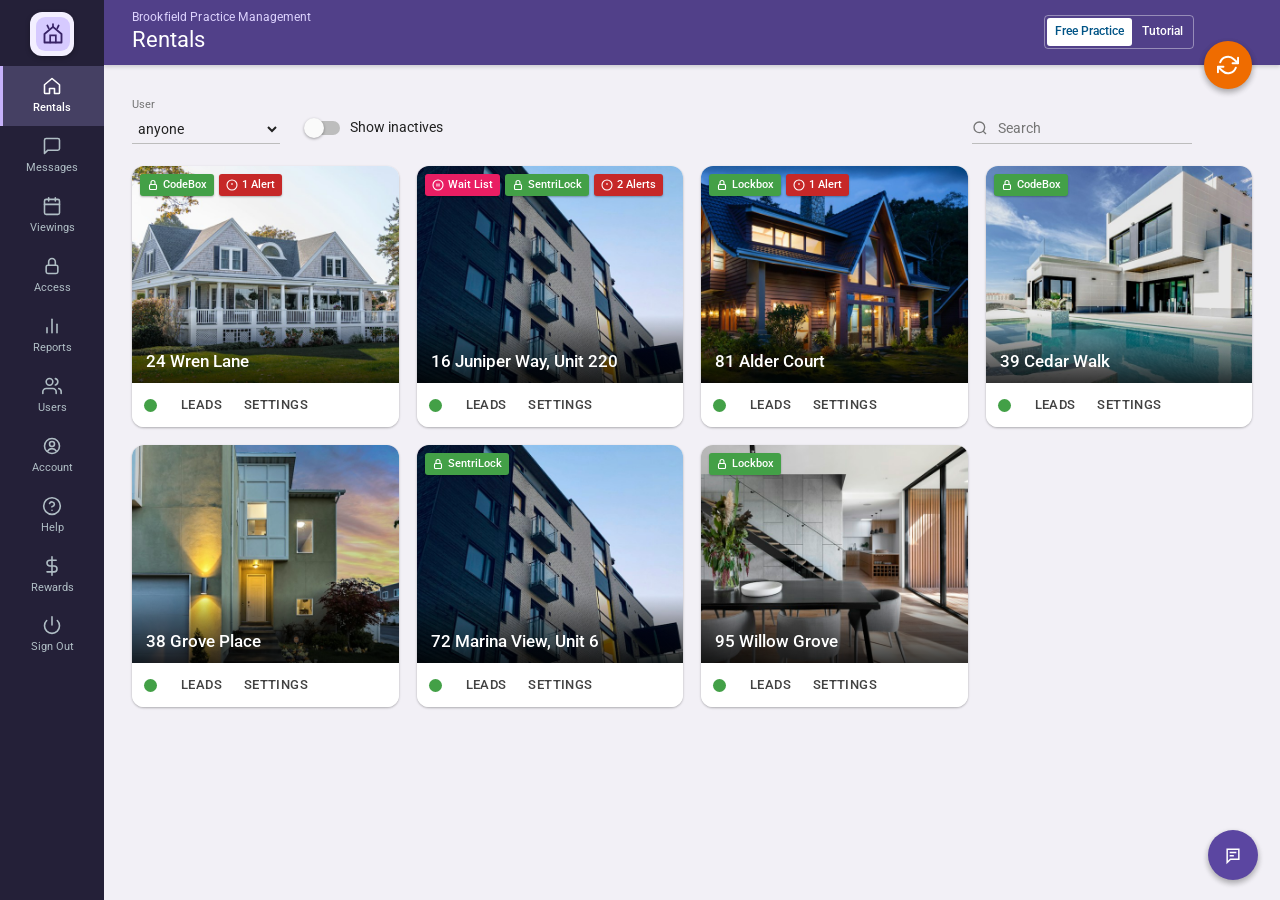
==== commit bfbbc21c: "Publish gallery and support from main f90642f" ====
--- a/index.html
+++ b/index.html
@@ -6,7 +6,7 @@
   <title>Leasing Lab | Rental operations practice</title>
   <meta name="robots" content="noindex, nofollow" />
   <link rel="icon" href="assets/lab.svg" type="image/svg+xml" />
-  <link rel="stylesheet" href="replica.css?v=workflow-accuracy" />
+  <link rel="stylesheet" href="replica.css?v=gallery-support" />
 </head>
 <body>
   <div class="app-shell">
@@ -34,24 +34,38 @@
       <path d="M5 5h14v12H9l-4 4z M8 9h8m-8 4h5"/>
     </svg>
     <svg class="chat-close-icon" width="20" height="20" viewBox="0 0 24 24" fill="none" stroke="currentColor" stroke-width="1.8" aria-hidden="true"><path d="m6 9 6 6 6-6"/></svg>
-    <span>Help</span>
   </button>
 
-  <aside id="chatPopover" class="chat-popover" aria-labelledby="practice-help-heading">
+  <aside id="chatPopover" class="chat-popover" aria-label="Leasing Lab support">
     <div class="chat-pop-head">
-      <div><h2 id="practice-help-heading">Leasing Lab support</h2><span>Local practice session</span></div>
+      <div class="support-brand"><img src="assets/lab.svg" alt="" width="26" height="26"><strong>Leasing Lab support</strong></div>
       <button id="closeChatBtn" type="button" aria-label="Close practice support">×</button>
     </div>
     <div class="chat-pop-body">
-      <section aria-labelledby="support-answers-title">
-        <h3 id="support-answers-title">Find an answer</h3>
-        <label class="mat-field"><span class="mat-label">Search help topics</span><input id="practice-support-search" class="mat-input" type="search"></label>
-        <div id="practice-support-results"></div>
+      <div id="support-home">
+        <header class="support-welcome"><h2 id="practice-help-heading">Hi there 👋</h2><p>Ask a practice question about rentals, leads or showings.</p></header>
+        <section class="support-card">
+          <h3>Start a conversation</h3>
+          <div class="support-reply"><span id="support-avatars" aria-hidden="true"></span><span>Practice assistant<br><strong>Replies instantly</strong></span></div>
+          <button class="btn-blue" id="support-new" type="button">Send us a message</button>
+          <button class="support-history-link" id="support-history" type="button">See all your conversations <span aria-hidden="true">→</span></button>
+        </section>
+        <section class="support-card support-status"><span aria-hidden="true">✓</span><div><h3>Practice support status</h3><p id="support-status-text"></p></div></section>
+        <section class="support-card" aria-labelledby="support-answers-title">
+          <h3 id="support-answers-title">Search for help</h3>
+          <input class="mat-input" type="search" id="practice-support-search" aria-label="Search help topics" placeholder="Search help topics">
+          <div id="practice-support-results"></div>
+        </section>
+      </div>
+      <section id="support-conversations" class="support-subpage" hidden>
+        <button class="btn-flat" type="button" data-support-home>← Support home</button>
+        <h2>Your conversations</h2><div id="support-conversation-list"></div>
       </section>
-      <section aria-labelledby="support-history-title">
-        <h3 id="support-history-title">Conversation history</h3>
-        <div id="practice-support-thread" class="practice-support-thread" aria-live="polite"></div>
-        <form id="practice-support"><label class="mat-field"><span class="mat-label">Practice support message</span><input id="practice-support-message" class="mat-input" maxlength="500" required></label><button class="btn-blue" type="submit">Send practice message</button></form>
+      <section id="support-conversation" class="support-subpage" hidden>
+        <button class="btn-flat" type="button" id="support-back">← Back</button>
+        <h2 id="support-thread-title">New conversation</h2>
+        <div id="practice-support-thread" class="practice-support-thread" role="log" aria-label="Messages"></div>
+        <form id="practice-support"><label class="mat-field"><span class="mat-label">Your message</span><textarea id="practice-support-message" class="mat-textarea" maxlength="500" rows="2" required></textarea></label><button class="btn-blue" type="submit">Send practice message</button></form>
       </section>
     </div>
   </aside>
@@ -82,13 +96,13 @@
     </div>
   </div>
 
-  <script src="data.js?v=workflow-accuracy"></script>
-  <script src="scheduling.js?v=workflow-accuracy"></script>
-  <script src="exports.js?v=workflow-accuracy"></script>
-  <script src="replica-booking.js?v=workflow-accuracy"></script>
-  <script src="replica-workflows.js?v=workflow-accuracy"></script>
-  <script src="full-workspace.js?v=workflow-accuracy"></script>
-  <script src="replica-tutorial.js?v=workflow-accuracy"></script>
-  <script src="replica.js?v=workflow-accuracy"></script>
+  <script src="data.js?v=gallery-support"></script>
+  <script src="scheduling.js?v=gallery-support"></script>
+  <script src="exports.js?v=gallery-support"></script>
+  <script src="replica-booking.js?v=gallery-support"></script>
+  <script src="replica-workflows.js?v=gallery-support"></script>
+  <script src="full-workspace.js?v=gallery-support"></script>
+  <script src="replica-tutorial.js?v=gallery-support"></script>
+  <script src="replica.js?v=gallery-support"></script>
 </body>
 </html>
--- a/replica.css
+++ b/replica.css
@@ -510,8 +510,11 @@
     .status-control { display: inline-flex; gap: 8px; align-items: center; position: relative; cursor: pointer; }
     .status-control input { position: absolute; left: 0; width: 13px; height: 13px; opacity: 0; margin: 0; }
     .status-control input:focus-visible + .status-dot { outline: 2px solid var(--blue); outline-offset: 3px; }
-    .listing-gallery { display: grid; grid-template-columns: repeat(3, minmax(0, 1fr)); gap: 9px; margin-bottom: 16px; }
-    .listing-gallery .photo-thumb-item { cursor: zoom-in; border: 0; border-radius: 7px; padding: 0; }
+    .listing-gallery { display: grid; grid-template-columns: repeat(4, minmax(0, 1fr)); gap: 4px; margin: 16px 0; }
+    .listing-gallery .photo-thumb-item { cursor: zoom-in; border: 0; border-radius: 2px; padding: 0; height: auto; aspect-ratio: 3 / 2; }
+    .listing-visuals summary { cursor: pointer; padding: 10px 0; font-weight: 600; }
+    .listing-visuals .mat-field { max-width: 420px; }
+    @media (max-width: 600px) { .listing-gallery { grid-template-columns: repeat(2, minmax(0, 1fr)); } }
     .listing-photo-preview { margin: 0; }
     .listing-photo-preview img { width: 100%; border-radius: 8px; }
     .listing-photo-preview figcaption { margin-top: 7px; color: var(--muted); }
@@ -813,15 +816,16 @@
       position: fixed;
       right: 22px;
       bottom: 20px;
-      min-height: 46px;
-      padding: 0 16px;
-      border-radius: 24px;
+      width: 50px;
+      height: 50px;
+      padding: 0;
+      border-radius: 50%;
       border: 0;
       background: var(--blue-accent);
       color: #FFFFFF;
       display: flex;
       align-items: center;
-      gap: 8px;
+      justify-content: center;
       cursor: pointer;
       box-shadow: var(--shadow-2);
       z-index: 45;
@@ -849,30 +853,33 @@
       flex-direction: column;
     }
 
-    .chat-pop-head {
-      background: var(--blue);
-      color: #FFFFFF;
-      padding: 14px 16px;
-      font-weight: 500;
-      display: flex;
-      justify-content: space-between;
-      align-items: center;
-    }
-    .chat-pop-head h2 { font-size: 17px; margin: 0 0 2px; }
-    .chat-pop-head span { color: #eee8ff; font-size: 12px; }
-    .chat-pop-head button { border: 0; background: transparent; color: #fff; font-size: 24px; cursor: pointer; }
-
-    .chat-pop-body {
-      padding: 14px 16px;
-      font-size: 13px;
-      color: var(--muted);
-      display: flex;
-      flex-direction: column;
-      gap: 10px;
-      overflow: auto;
-    }
-    .chat-pop-body h3 { margin: 0 0 9px; color: var(--ink); font-size: 14px; }
-    .chat-pop-body section + section { border-top: 1px solid var(--line); padding-top: 10px; }
+    .chat-pop-head, .support-welcome { background: var(--blue); color: white; }
+    .chat-pop-head { display:flex; align-items:center; justify-content:space-between; padding:12px 18px; }
+    .support-brand,.support-reply,.support-status { display:flex; align-items:center; gap:10px; }
+    .chat-pop-head button { border:0; color:white; background:transparent; font-size:24px; cursor:pointer; }
+    .chat-pop-body { overflow:auto; min-height:0; background:#f4f2f8; font-size:13px; }
+    .support-welcome { padding:4px 20px 32px; background:linear-gradient(145deg,var(--blue),#38345c); }
+    .support-welcome h2 { font-size:25px; font-weight:600; margin:0; }
+    .support-welcome p { margin:6px 0; }
+    .support-card { margin:10px 12px; padding:15px; background:white; border:1px solid var(--line); border-radius:9px; }
+    .support-welcome + .support-card { margin-top:-16px; position:relative; }
+    .support-card h3 { margin:0 0 9px; font-size:15px; }
+    .support-reply { margin:10px 0 13px; color:var(--muted); }
+    .support-reply strong { color:var(--ink); }
+    #support-avatars { display:flex; padding-left:4px; }
+    #support-avatars span { display:grid; place-items:center; width:30px; height:30px; margin-left:-4px; border:2px solid white; border-radius:50%; background:#e1d9f0; color:#463558; font-weight:600; }
+    #support-avatars span:nth-child(2) { background:#d5ebe7; }
+    #support-avatars span:nth-child(3) { background:#f6dfbf; }
+    .support-history-link,.support-thread-link { display:block; width:100%; text-align:left; border:0; border-top:1px solid var(--line); padding:12px 0 0; margin-top:14px; color:var(--blue); background:transparent; cursor:pointer; }
+    .support-history-link span { float:right; }
+    .support-status h3,.support-status p { margin:0; }
+    .support-status > span { background:#d6efdd; color:#176638; border-radius:50%; padding:3px 6px; }
+    .support-subpage { padding:16px; background:white; min-height:min(320px,55dvh); overflow-wrap:anywhere; }
+    .support-subpage h2 { font-size:19px; }
+    .support-subpage[hidden],#support-home[hidden] { display:none; }
+    .support-thread-link { padding:12px 4px; margin:0; }
+    .support-subpage form { display:grid; gap:8px; }
+    .support-subpage form button { justify-self:start; }
     #practice-support-results details { padding: 7px 0; border-bottom: 1px solid var(--line); }
     #practice-support-results summary { cursor: pointer; }
     #practice-support-results p { margin: 5px 0; }
